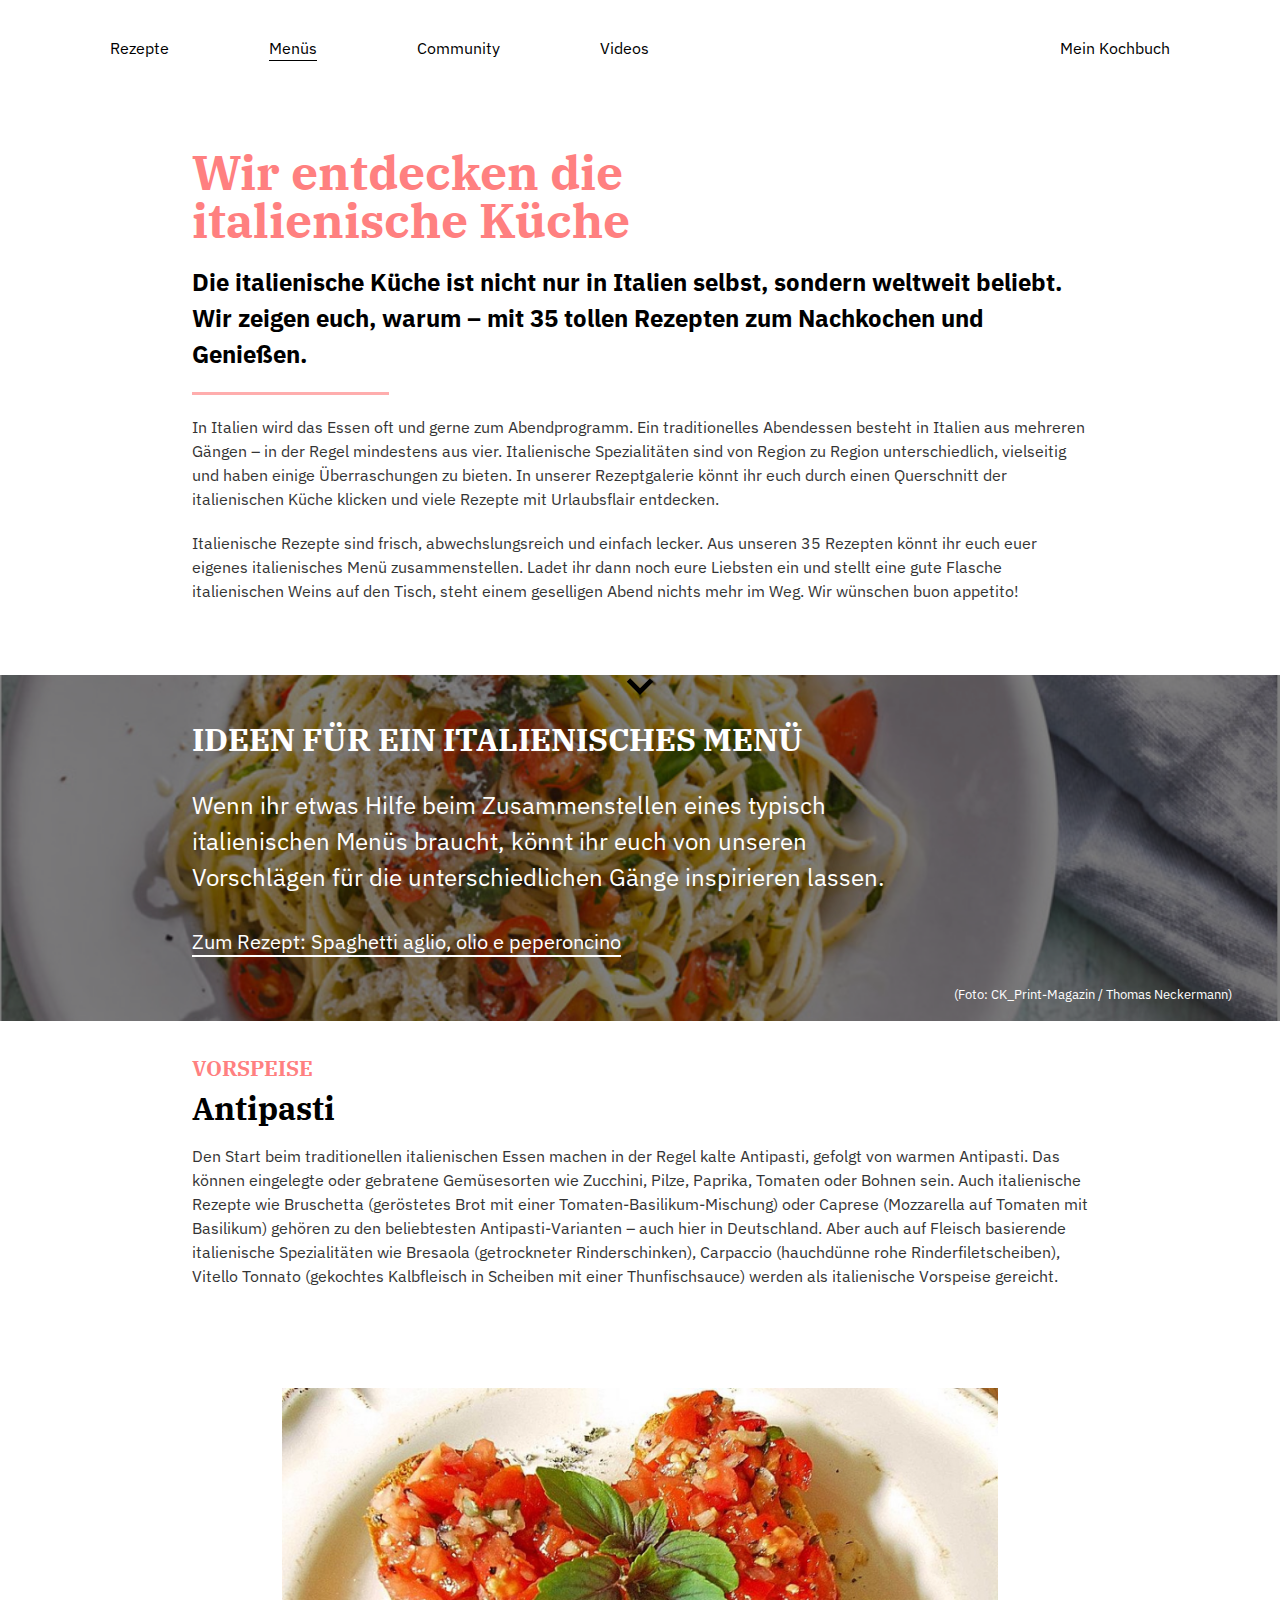
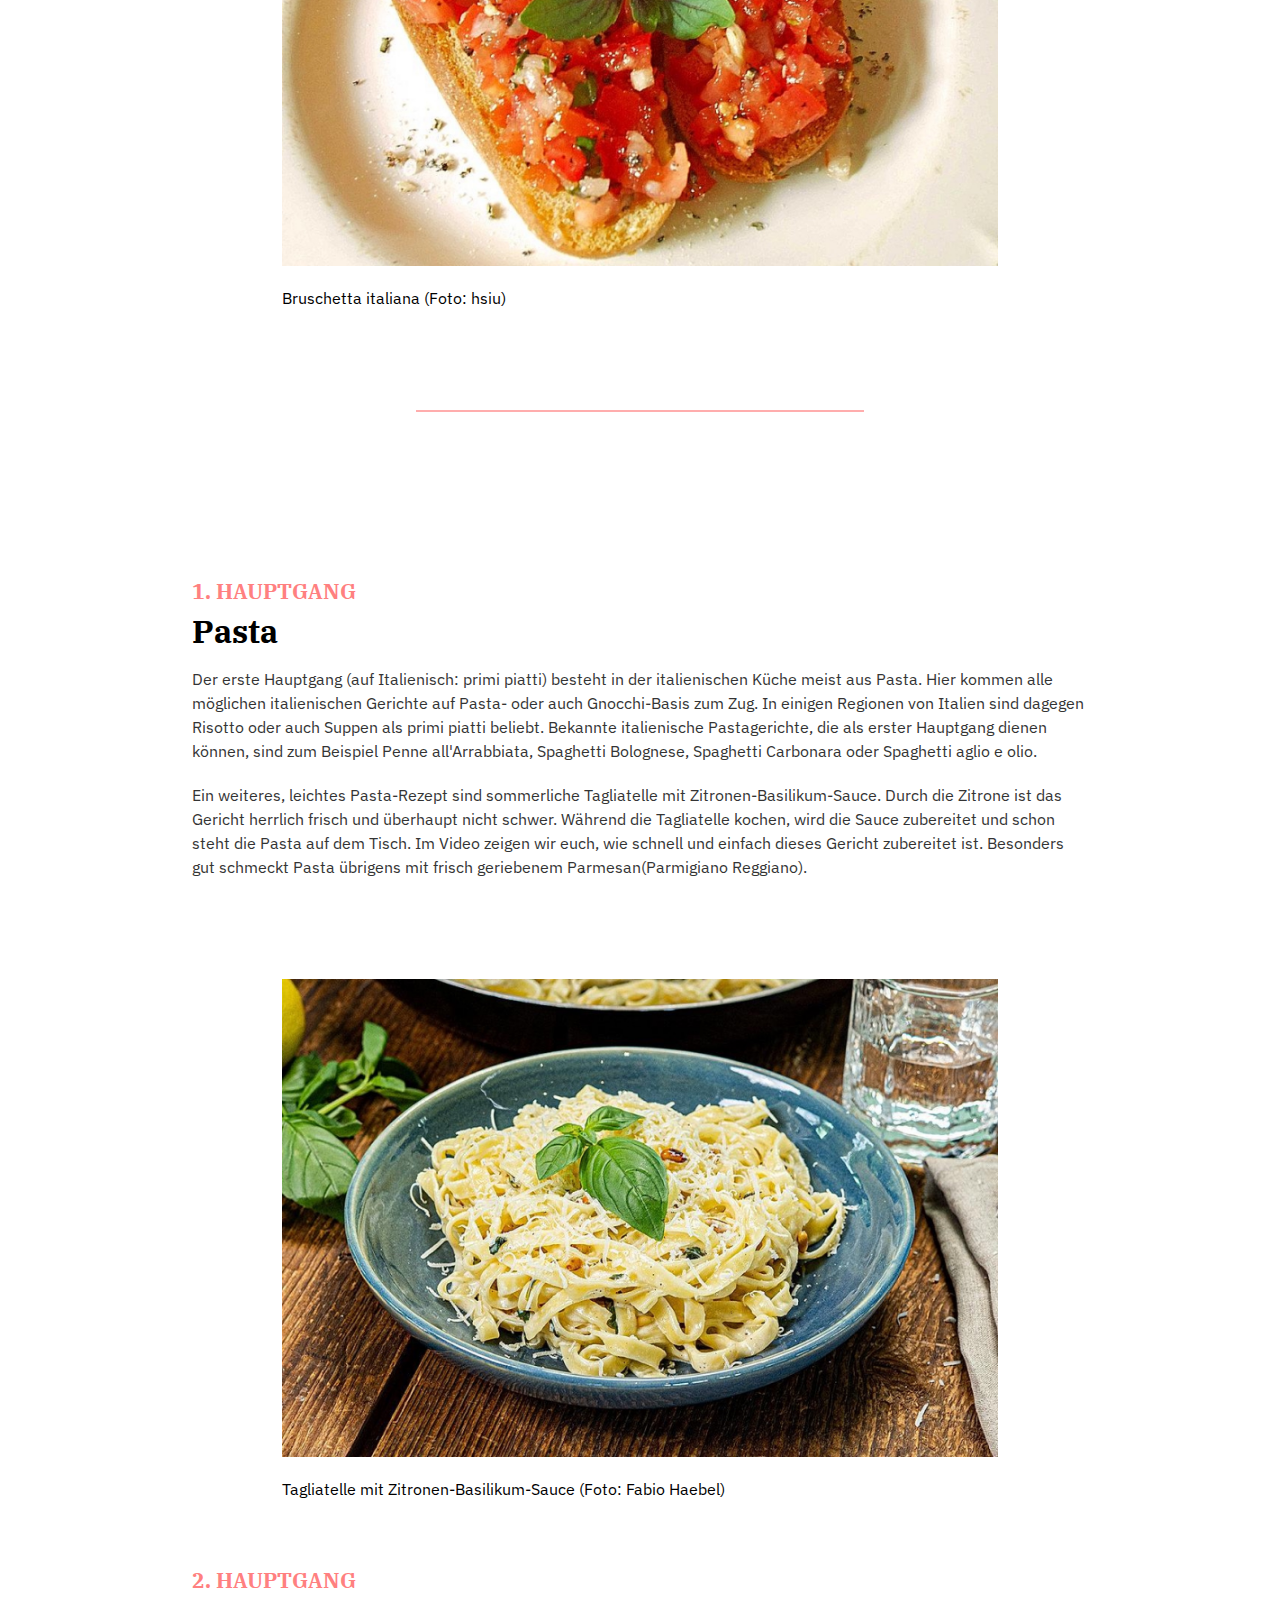
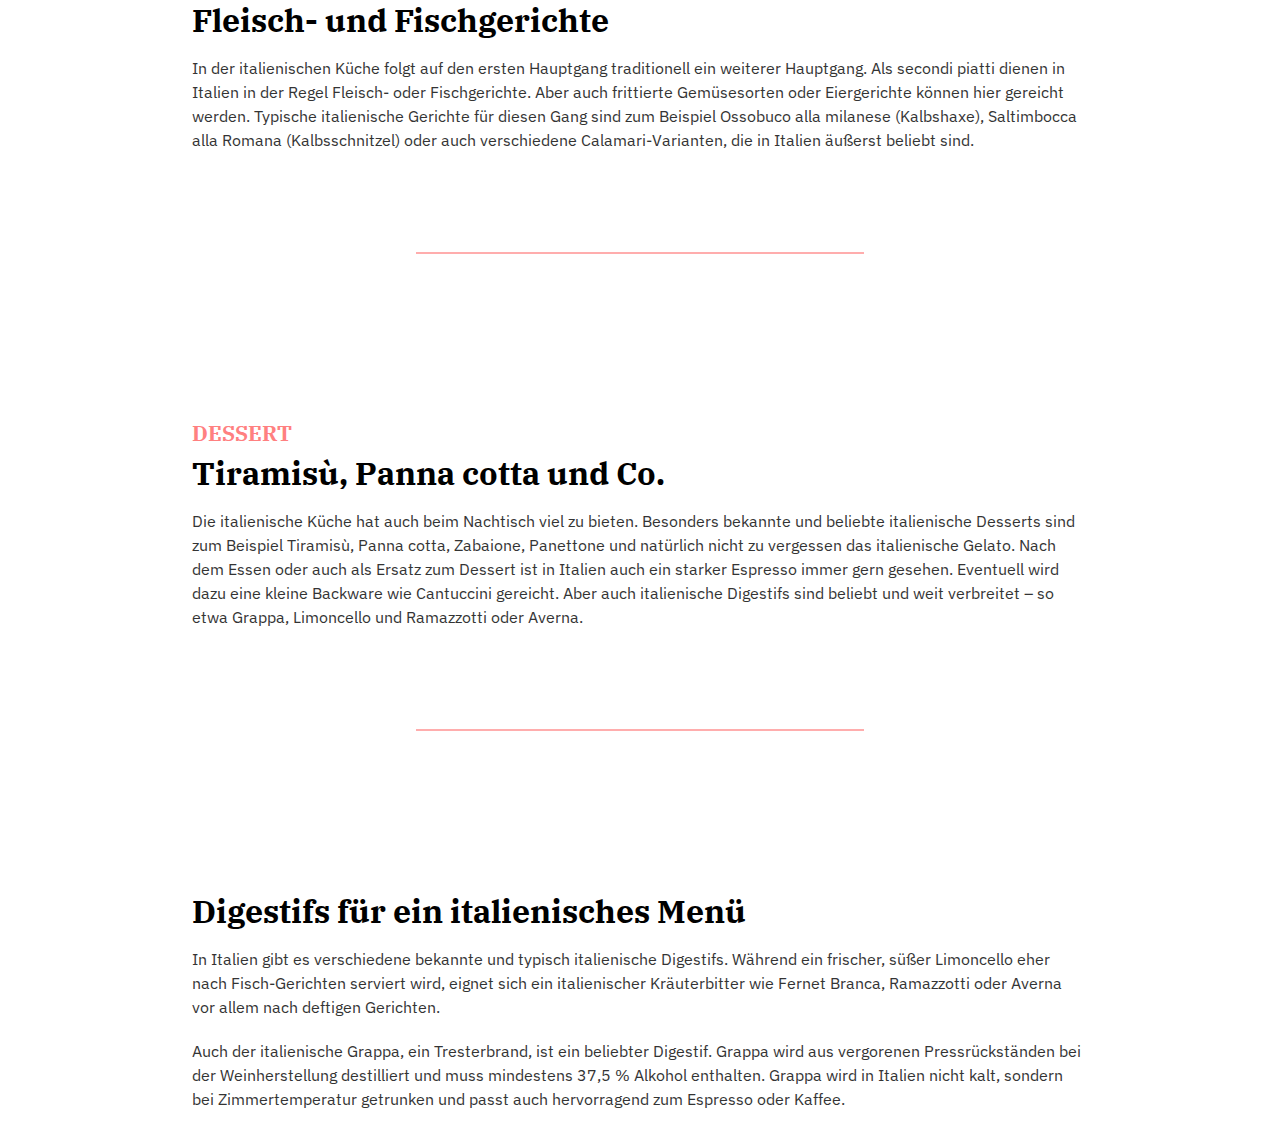
==== index.html @ dc5df8f4 "Initial commit" ====
<!DOCTYPE html>
<html lang="de">

<head>
  <meta charset="UTF-8">
  <meta http-equiv="X-UA-Compatible" content="IE=edge">
  <meta name="viewport" content="width=device-width, initial-scale=1.0">
  <title>Übersicht</title>

  <link rel="stylesheet" href="/styles/reset.css">
  <link rel="stylesheet" href="/styles/variables.css">
  <link rel="stylesheet" href="/styles/base.css">
  <link rel="stylesheet" href="/styles/components.css">
  <link rel="stylesheet" href="/styles/index.css">
</head>

<body>

  <header class="navbar">
    <nav>
      <ul>
        <li><a href="/recipes/spaghetti-aglio-olio-e-peperoncino.html">Rezepte</a></li>
        <li><a class="is-active" href="/index.html">Menüs</a></li>
        <li><a href="#">Community</a></li>
        <li><a href="#">Videos</a></li>
        <li><a href="#">Mein Kochbuch</a></li>
      </ul>
    </nav>
  </header>

  <main>
    <article class="catcher">
      <h1>Wir entdecken die italienische Küche</h1>

      <h2 class="subheader">
        Die italienische Küche ist nicht nur in Italien selbst, sondern
        weltweit beliebt. Wir zeigen euch, warum – mit 35 tollen Rezepten zum
        Nachkochen und Genießen.
      </h2>

      <hr>

      <p>
        In Italien wird das Essen oft und gerne zum Abendprogramm. Ein
        traditionelles Abendessen besteht in Italien aus mehreren Gängen – in
        der Regel mindestens aus vier. Italienische Spezialitäten sind von
        Region zu Region unterschiedlich, vielseitig und haben einige
        Überraschungen zu bieten. In unserer Rezeptgalerie könnt ihr euch
        durch einen Querschnitt der italienischen Küche klicken und viele
        Rezepte mit Urlaubsflair entdecken.
      </p>

      <p>
        Italienische Rezepte sind frisch, abwechslungsreich und einfach
        lecker. Aus unseren 35 Rezepten könnt ihr euch euer eigenes
        italienisches Menü zusammenstellen. Ladet ihr dann noch eure Liebsten
        ein und stellt eine gute Flasche italienischen Weins auf den Tisch,
        steht einem geselligen Abend nichts mehr im Weg. Wir wünschen buon
        appetito!
      </p>

      <p>
        <a href="#antipasti">
        <svg xmlns="http://www.w3.org/2000/svg" viewBox="0 -960 960 960" width="48">
          <path d="M480-322 216-586l67-67 197 198 197-197 67 67-264 263Z" />
        </svg>
        </a>
      </p>
    </article>

    <section class="hero">
      <figure>
        <img src="images/header.jpg" alt="Bild von Spaghetti">
        <figcaption>(Foto: CK_Print-Magazin / Thomas Neckermann)</figcaption>
      </figure>

      <div class="hero-content">
        <h2>Ideen für ein italienisches Menü</h2>
        <p>
          Wenn ihr etwas Hilfe beim Zusammenstellen eines typisch italienischen
          Menüs braucht, könnt ihr euch von unseren Vorschlägen für die
          unterschiedlichen Gänge inspirieren lassen.
          <a href="#">Zum Rezept: Spaghetti aglio, olio e peperoncino</a>
        </p>
      </div>

    </section>

    <section id="antipasti">
      <h2>Vorspeise</h2>
      <h3>Antipasti</h3>

      <p>
        Den Start beim traditionellen italienischen Essen machen in der Regel
        kalte Antipasti, gefolgt von warmen Antipasti. Das können eingelegte
        oder gebratene Gemüsesorten wie Zucchini, Pilze, Paprika, Tomaten oder
        Bohnen sein. Auch italienische Rezepte wie Bruschetta (geröstetes Brot
        mit einer Tomaten-Basilikum-Mischung) oder Caprese (Mozzarella auf
        Tomaten mit Basilikum) gehören zu den beliebtesten Antipasti-Varianten
        – auch hier in Deutschland. Aber auch auf Fleisch basierende
        italienische Spezialitäten wie Bresaola (getrockneter Rinderschinken),
        Carpaccio (hauchdünne rohe Rinderfiletscheiben), Vitello Tonnato
        (gekochtes Kalbfleisch in Scheiben mit einer Thunfischsauce) werden
        als italienische Vorspeise gereicht.
      </p>

      <figure>
        <img src="/images/bruschetta-italiana.jpg" alt="Bild von Bruschetta Italiana">
        <figcaption>Bruschetta italiana (Foto: hsiu)</figcaption>
      </figure>

      <hr>
    </section>

    <section>
      <h2>1. Hauptgang</h2>
      <h3>Pasta</h3>

      <p>
        Der erste Hauptgang (auf Italienisch: primi piatti) besteht in der
        italienischen Küche meist aus Pasta. Hier kommen alle möglichen
        italienischen Gerichte auf Pasta- oder auch Gnocchi-Basis zum Zug. In
        einigen Regionen von Italien sind dagegen Risotto oder auch Suppen als
        primi piatti beliebt. Bekannte italienische Pastagerichte, die als
        erster Hauptgang dienen können, sind zum Beispiel Penne
        all'Arrabbiata, Spaghetti Bolognese, Spaghetti Carbonara oder
        Spaghetti aglio e olio.
      </p>

      <p>
        Ein weiteres, leichtes Pasta-Rezept sind sommerliche Tagliatelle mit
        Zitronen-Basilikum-Sauce. Durch die Zitrone ist das Gericht herrlich
        frisch und überhaupt nicht schwer. Während die Tagliatelle kochen,
        wird die Sauce zubereitet und schon steht die Pasta auf dem Tisch. Im
        Video zeigen wir euch, wie schnell und einfach dieses Gericht
        zubereitet ist. Besonders gut schmeckt Pasta übrigens mit frisch
        geriebenem Parmesan(Parmigiano Reggiano).
      </p>

      <figure>
        <img src="images/tagliatelle-mit-zitronen-basilikum-sauce.jpg" alt="Bild von Tagliatelle">
        <figcaption>Tagliatelle mit Zitronen-Basilikum-Sauce (Foto: Fabio Haebel)</figcaption>
      </figure>
    </section>

    <section>
      <h2>2. Hauptgang</h2>
      <h3>Fleisch- und Fischgerichte</h3>

      <p>
        In der italienischen Küche folgt auf den ersten Hauptgang traditionell
        ein weiterer Hauptgang. Als secondi piatti dienen in Italien in der
        Regel Fleisch- oder Fischgerichte. Aber auch frittierte Gemüsesorten
        oder Eiergerichte können hier gereicht werden. Typische italienische
        Gerichte für diesen Gang sind zum Beispiel Ossobuco alla milanese
        (Kalbshaxe), Saltimbocca alla Romana (Kalbsschnitzel) oder auch
        verschiedene Calamari-Varianten, die in Italien äußerst beliebt sind.
      </p>

      <hr>
    </section>

    <section>
      <h2>Dessert</h2>
      <h3>Tiramisù, Panna cotta und Co.</h3>

      <p>
        Die italienische Küche hat auch beim Nachtisch viel zu bieten.
        Besonders bekannte und beliebte italienische Desserts sind zum
        Beispiel Tiramisù, Panna cotta, Zabaione, Panettone und natürlich
        nicht zu vergessen das italienische Gelato. Nach dem Essen oder auch
        als Ersatz zum Dessert ist in Italien auch ein starker Espresso immer
        gern gesehen. Eventuell wird dazu eine kleine Backware wie Cantuccini
        gereicht. Aber auch italienische Digestifs sind beliebt und weit
        verbreitet – so etwa Grappa, Limoncello und Ramazzotti oder Averna.
      </p>

      <hr>
    </section>

    <section>
      <h3>Digestifs für ein italienisches Menü</h3>

      <p>
        In Italien gibt es verschiedene bekannte und typisch italienische
        Digestifs. Während ein frischer, süßer Limoncello eher nach
        Fisch-Gerichten serviert wird, eignet sich ein italienischer
        Kräuterbitter wie Fernet Branca, Ramazzotti oder Averna vor allem nach
        deftigen Gerichten.
      </p>

      <p>
        Auch der italienische Grappa, ein Tresterbrand, ist ein beliebter
        Digestif. Grappa wird aus vergorenen Pressrückständen bei der
        Weinherstellung destilliert und muss mindestens 37,5 % Alkohol
        enthalten. Grappa wird in Italien nicht kalt, sondern bei
        Zimmertemperatur getrunken und passt auch hervorragend zum Espresso
        oder Kaffee.
      </p>
    </section>
  </main>
</body>

</html>
---- styles/variables.css ----
@import url("https://fonts.googleapis.com/css2?family=IBM+Plex+Sans:wght@400;700&display=swap");
@import url("https://fonts.googleapis.com/css2?family=IBM+Plex+Serif:wght@400;500;700&display=swap");

:root {
    --base-size: 1rem;

    /* Sizes */
    --xs: calc(0.5 * var(--base-size));
    --s: calc(1 * var(--base-size));
    --m: calc(1.5 * var(--base-size));
    --l: calc(2 * var(--base-size));
    --xl: calc(3 * var(--base-size));
    --xxl: calc(4 * var(--base-size));
    --xxxl: calc(5 * var(--base-size));
    --max-width-content: calc(60 * var(--s));

    /* Colors */
    --primary: #000;
    --primary-lighter: #343434;
    --secondary: #fff;
    --accent: #ff8080;
    --accent-lighter: #ffadad;
    --accent-lightest: #fdd0d0;
    --light: hsl(0deg 0% 80% / 100%);
    --lighter: hsl(0deg 0% 90% / 100%);
    --lightest: hsl(0deg 0% 100% / 100%);    

    /* Font Family */
    --font-family-sans: "IBM Plex Sans", sans-serif;
    --font-family-serif: "IBM Plex Serif", serif;

    /* Spacing */
    --spacing-padding: 110px;
    --spacing-margin-large: 100px;
    --spacing-margin-medium: 20px;

    /* Font Sizes */
    --font-size-base: var(--s);
    --font-size-heading1: var(--xl);
    --font-size-heading2: var(--m);
    --font-size-paragraph: var(--s);

    /* Font Weights */
    --font-weight-normal: 400;
    --font-weight-bold: 700;

    /* Figure */
    --figure-margin-top: var(--spacing-margin-large);

    /* Article */
    --article-margin-bottom: var(--spacing-margin-large);

    /* Misc */
    --lh-heading: 100%;
}
---- styles/base.css ----
html,
body {
    font-family: var(--font-family-sans);
    font-size: var(--font-size-base);
}

nav a {
    color: var(--primary);
}


h1 {
    max-width: var(--max-width-content);
    color: var(--accent);
    font-family: var(--font-family-serif);
    font-size: var(--font-size-heading1);
    font-weight: var(--font-weight-bold);
    line-height: var(--lh-heading);
    text-wrap: balance;
}

h2 {
    margin-bottom: var(--l);
    font-size: var(--font-size-heading2);
    font-weight: var(--font-weight-bold);
    line-height: var(--lh-normal);
}

h3{
    line-height: var(--lh-heading);
}

h2 + h3{
    margin-top: calc(var(--m) * -1);
}

hr {
    border: none;
    border-top: 2px solid #d9d9d9;
    margin: var(--spacing-margin-large) 0;
}

p {
    margin: var(--spacing-margin-medium) 0 0;
    color: var(--primary-lighter);
    font-size: var(--font-size-paragraph);
    font-weight: var(--font-weight-normal);
    line-height: 1.5;
}

figure {
    margin: var(--figure-margin-top) 0 0;
}

img {
    width: 100%;
}

figcaption {
    margin: var(--spacing-margin-medium) 0 0;
}

ol {
    padding: 0 0 0 var(--spacing-margin-medium);
}

main > article:not(.hero),
main > div,
main > section:not(.hero){
    max-width: var(--max-width-content);
    padding: var(--l);
    margin: auto;
}

/* stylelint-disable-next-line no-descending-specificity */
article {
    margin: 0 0 var(--article-margin-bottom);
}

article a {
    display: inline-block;
    margin: var(--spacing-margin-medium) 0 0;
    color: var(--primary);
    text-decoration: none;
}

section h2,
article:not([class]) h2
 {
    color: var(--accent);
    font-family: var(--font-family-serif);
    font-size: 1.3rem;
    text-transform: uppercase;
}

article:not([class]) h3,
section:not([class]) h3 {
    font-family: var(--font-family-serif);
    font-size: 2rem;
    font-weight: var(--font-weight-bold);
}

article:not([class]) figure,
section:not([class]) figure {
    width: 80%;
    margin-left: 10%;
}

article:not([class]) hr,
section:not([class]) hr {
    width: 50%;
    border-top: 2px solid var(--accent-lighter);
    margin-left: 25%;
}
---- styles/components.css ----
/* Hero
############################################################################ */

.hero {
    position: relative;
    display: flex;
    overflow: hidden;
    width: 100vw;
    flex-direction: column;
    align-items: center;
    justify-content: center;
    color: var(--secondary);
}

.hero figure {
    position: absolute;
    margin: 0;
    inset: 0;
    pointer-events: none;
}

.hero figure img {
    position: absolute;
    z-index: -1;
    top: 0;
    right: 0;
    bottom: 0;
    width: 100%;
    height: 100%;
    filter: brightness(0.5);
    object-fit: cover;
    object-position: center center;

}

.hero figure figcaption {
    position: absolute;
    right: var(--xl);
    bottom: var(--s);
    font-size: smaller;
}

.hero h1 {
    color: var(--lightest);
}

.hero h2 {
    color: var(--lightest);
    font-family: var(--font-family-serif);
    font-size: var(--l);
    font-weight: var(--font-weight-bold);
    line-height: var(--lh-heading);
}

.hero p {
    color: var(--secondary);
    font-size: var(--m);
}

.hero a {
    display: block;
    margin-top: var(--l);
    color: var(--secondary);
    font-size: smaller;
    text-decoration: underline;
    text-underline-offset: 0.4rem;
}

.hero-content{
    max-width: var(--max-width-content);
    padding: var(--xl) var(--l) var(--xxl);
    padding-right: calc(10vw * 1.5);
}

/* Subheader
############################################################################ */

.subheader {
    font-size: 1.5rem;
    font-weight: var(--font-weight-bold);
}


/* Catcher
############################################################################ */

.catcher {
    max-width: var(--max-width-content);
    padding: var(--l);
}

.catcher * {
    margin: var(--spacing-margin-medium) 0 0;
}

.catcher h1{
    max-width: 90%;
}

.catcher p:last-child {
    display: flex;
    width: 100%;
    align-items: center;
}

.catcher p:last-child svg {
    position: absolute;
    left: 50%;
    transform: translateX(-50%);
}

.catcher hr {
    width: 22%;
    border-top: 3px solid var(--accent-lighter);
}


/* Ingredients
############################################################################ */

.ingredients table {
    width: 100%;
    border: 1px solid var(--accent);
    border-collapse: collapse;
}

.ingredients th,
.ingredients td {
    padding: 8px;
    border-right: 1px solid var(--accent);
    border-bottom: 1px solid var(--accent);
    text-align: left;
}

.ingredients td {
    padding-right: 6rem;
}

.ingredients td:last-child {
    border-right: none;
}

/* Nutritional Values
############################################################################ */

.nutritional-values{
    width: 100%;
    text-align: center;
}

.nutritional-values dl {
    margin: 20px 0 0;
}

.nutritional-values dt {
    margin: 20px 0 0;
    font-size: 1.2rem;
}

.nutritional-values dd {
    color: var(--accent);
    font-family: "IBM Plex Serif", serif;
    font-size: 1.5rem;
    font-weight: var(--font-weight-bold);
}


/* Navbar (Main Navigation)
############################################################################ */

.navbar {
    position: sticky;
    z-index: 1;
    top: 0;
    width: 100%;
    padding: var(--spacing-margin-medium) var(--spacing-padding);
    background: var(--secondary);
}

.navbar ul {
    display: flex;
    width: 100%;
    justify-content: space-between;
    padding: 0;
    list-style: none;
}

.navbar ul li a {
    text-decoration: none;
}

.navbar ul li:not(:last-child) {
    margin-right: var(--spacing-margin-large);
}

.navbar ul li:last-child {
    margin-right: 0;
    margin-left: auto;
}

/* navbar link highlight */
.navbar a.is-active {
    text-decoration: underline;
    text-underline-offset: 0.4rem;
}

/* Intern Nav (Page Navigation)
############################################################################ */

.intern-nav {
    position: fixed;
    z-index: 1;
    right: 0;
    margin-top: 0;
    background-color: var(--accent-lightest);
}

.intern-nav ul {
    padding: 1rem;
    list-style: none;
}

/* stylelint-disable-next-line no-descending-specificity */
.intern-nav ul li {
    margin-right: 0;
}

.intern-nav ul li a {
    text-decoration: none;
}

.intern-nav ul li a[data-state="active"] {
    text-decoration: underline;
    text-underline-offset: 0.2rem;}



/* Quantiy Selector
############################################################################ */

.quantity-selector-head{
    max-width: var(--max-width-content);
    color: var(--darkest);
    font-family: var(--font-family-sans-serif);
}

.quantity-selector-head .highlighted {
    padding: 0.2rem 0.7rem;
    border-radius: 1rem;
    margin: 0 0.5rem;
    background-color: var(--accent-lighter);
    font-weight: var(--font-weight-bold);
}


/* Form
############################################################################ */

form {
    display: flex;
    width: fit-content;
    flex-direction: column;
}

form input {
    padding: var(--s) var(--m);
    margin-bottom: var(--l);
    
}

.form-container {
    display: flex;
    flex-direction: row;
    gap: var(--m);
}

form button {
    padding: var(--s) var(--xl);
    border: none;
    border-radius: 0;
    background: #d9d9d9;
    outline: none;
}

.form-container button:last-child{
    background-color: var(--accent-lighter);
}

.form-container .input-container {
    display: flex;
    flex-direction: column;
}

textarea {
    width: 100%;
    height: 10rem;
    padding: var(--s) var(--m);
}

label[for="data"] {
    display: flex;
    align-items: center;
}

form input[type="checkbox"] {
    width: 2rem;
    height: 2rem;
    margin-top: 2rem;
    margin-right: 2rem;
}

.invalid {
    border: 2px solid red;
}

.invalid-label {
    color: red;
}


/* Comments
############################################################################ */

.comments {
    max-width: var(--max-width-content);
    padding: var(--l);
}

.comments h3{
    margin-top: var(--xl);
    margin-bottom: var(--l);
}

/* stylelint-disable-next-line no-descending-specificity */
.comment-user-info p {
    margin: 0 0 0 1.5rem;
}

.comment p:last-child {
    width: 100%;
}

/* stylelint-disable-next-line no-descending-specificity */
.comment img {
    width: 3rem;
    height: 3rem;
}

.comment-user-info {
    display: flex;
    flex-direction: row;
    align-items: center;
    justify-content: space-between;
}

/* Steps
############################################################################ */

.steps{
    padding: 0;
    counter-reset: step-count;
}

/* stylelint-disable-next-line no-descending-specificity */
.steps > li{
    display: block;
    padding-bottom: var(--xl);
    counter-increment: step-count;
}

.steps > li.is-text-only{
    display: flex;
    justify-content: center;
}

.steps > li.is-text-only p{
    max-width: calc(var(--max-content-width) * 0.5);
}

.steps > li figure{
    display: flex;
    width: auto;
    align-items: center;
    margin: 0;
    gap: var(--m);
}

.steps > li figure > *{
    flex-basis: 50%;
    flex-grow: 1;
}

.steps .is-reversed{
    flex-direction: row-reverse;
}

.steps .has-counter{
    position: relative;
    padding-top: 0;
    margin-left: var(--xl);
}

.steps .has-counter::before {
    position: absolute;
    left: calc(var(--xl) * -1);
    color: var(--accent);
    content: counter(step-count);
    font-size: var(--xl);
    font-weight: bold;
    line-height: var(--xl);
}
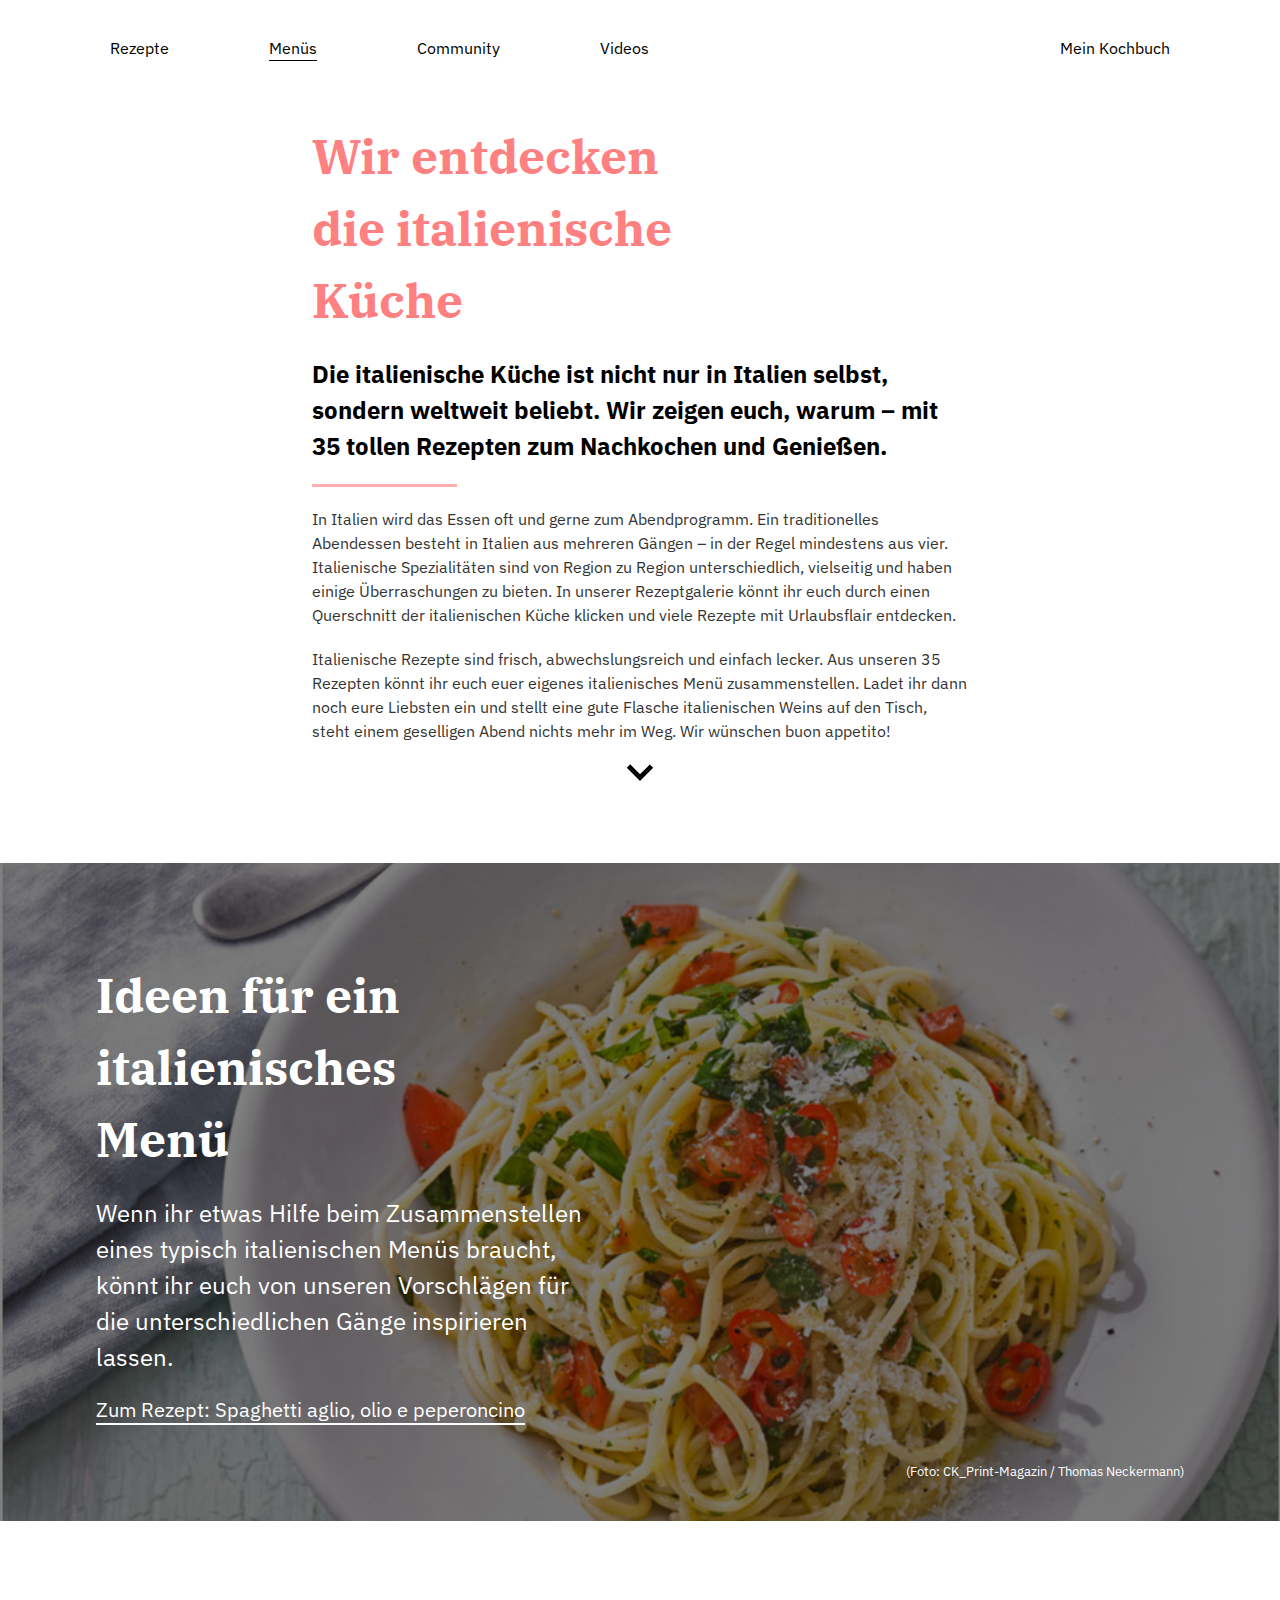
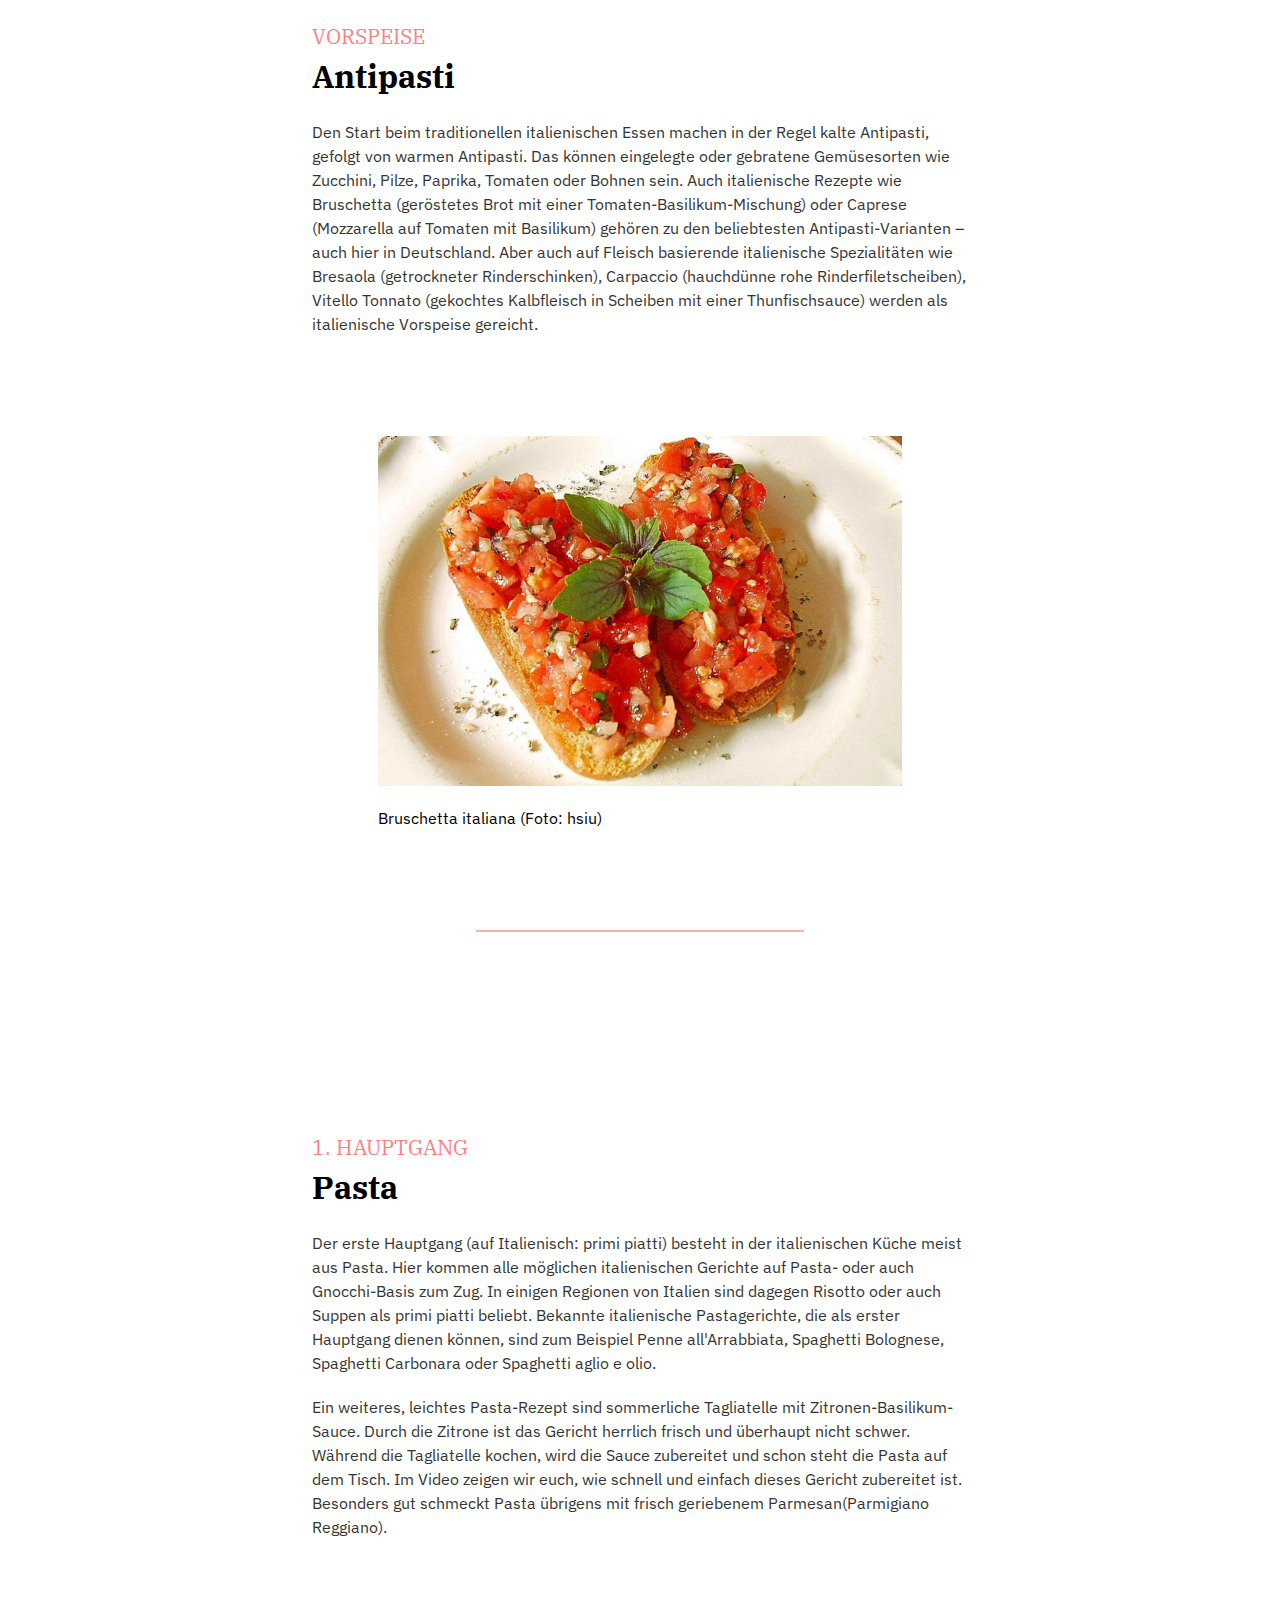
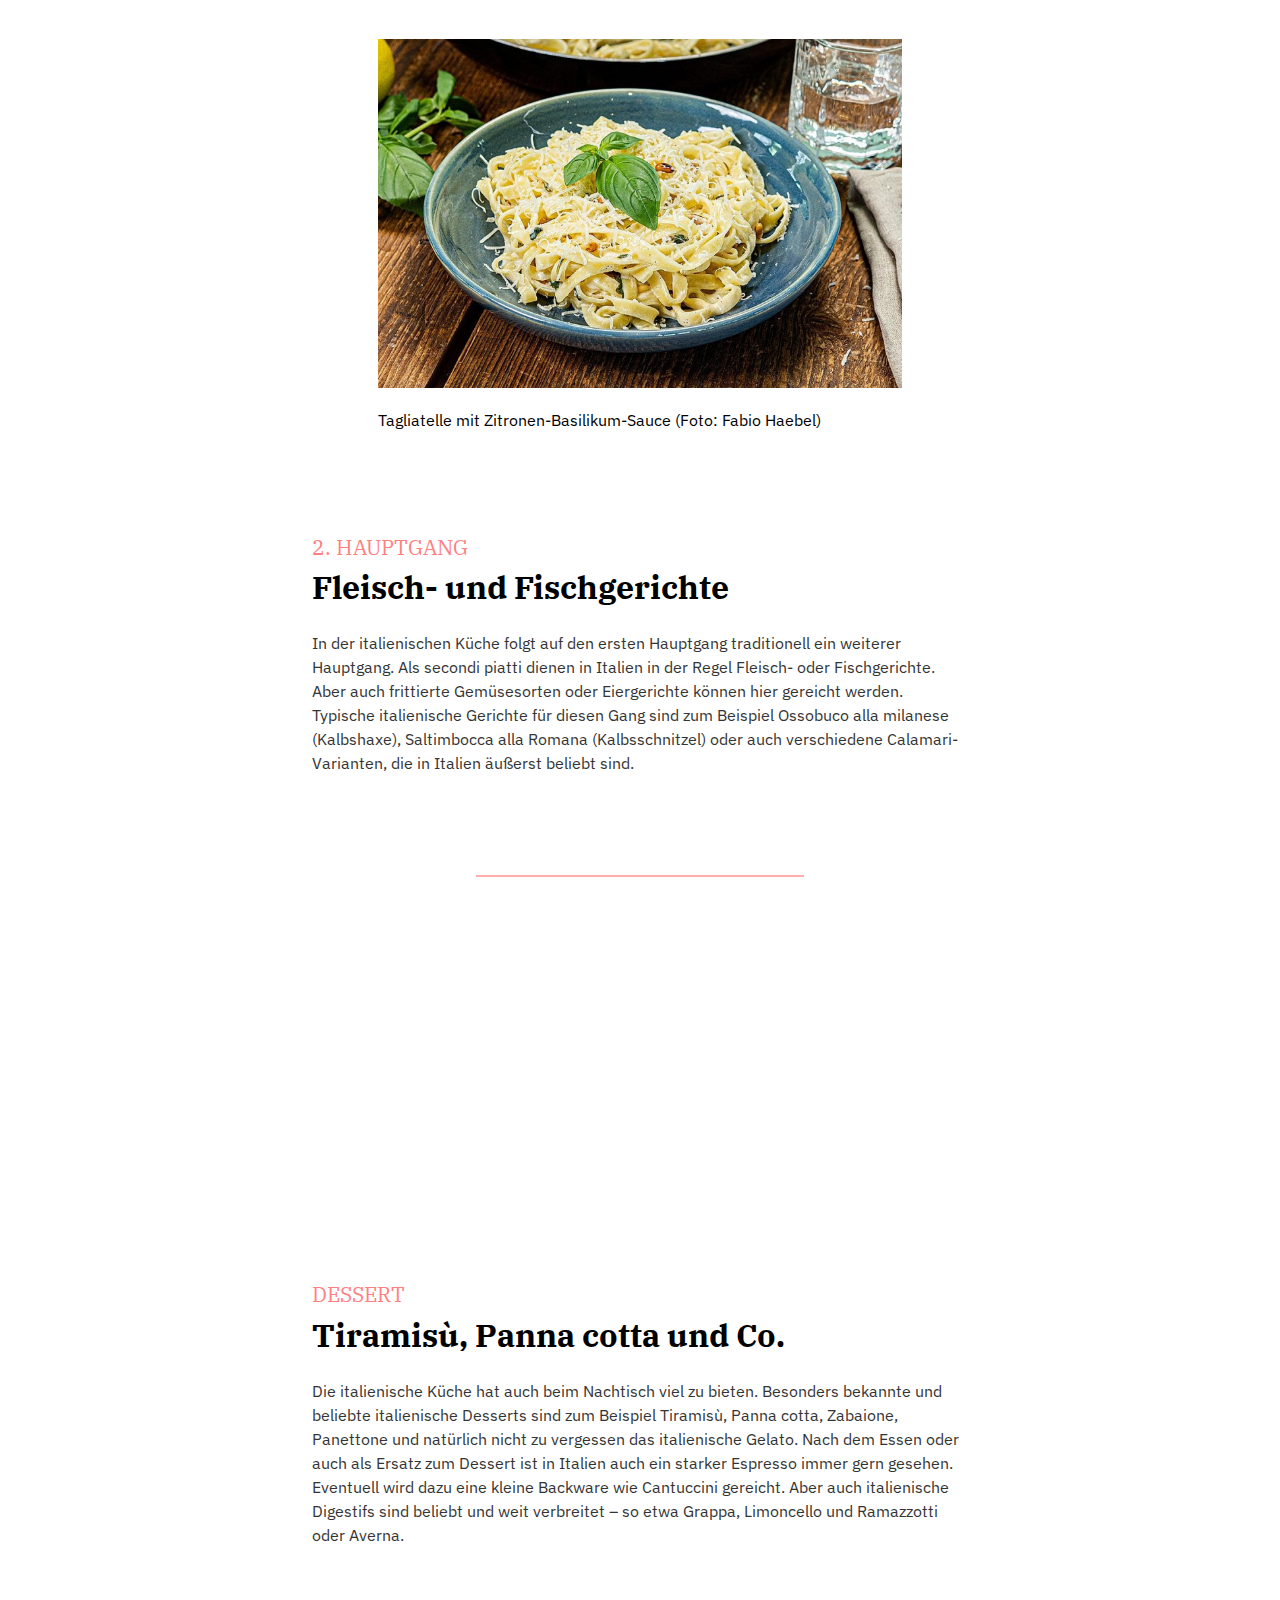
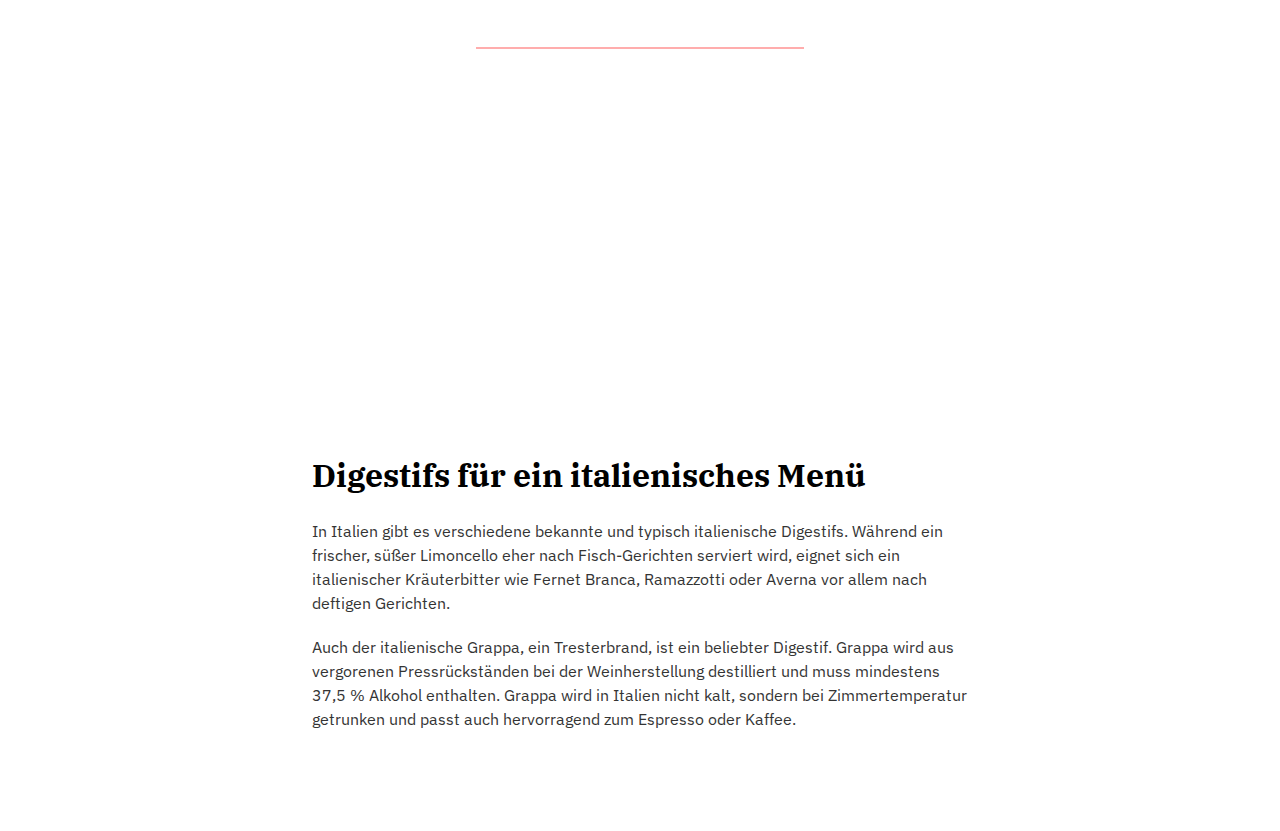
==== commit 611e5f86: "Initialize quantity-selector" ====
--- a/index.html
+++ b/index.html
@@ -8,19 +8,17 @@
   <title>Übersicht</title>
 
   <link rel="stylesheet" href="/styles/reset.css">
-  <link rel="stylesheet" href="/styles/variables.css">
-  <link rel="stylesheet" href="/styles/base.css">
-  <link rel="stylesheet" href="/styles/components.css">
+  <link rel="stylesheet" href="/styles/style.css">
   <link rel="stylesheet" href="/styles/index.css">
 </head>
 
 <body>
 
-  <header class="navbar">
-    <nav>
+  <header>
+    <nav class="navbar">
       <ul>
         <li><a href="/recipes/spaghetti-aglio-olio-e-peperoncino.html">Rezepte</a></li>
-        <li><a class="is-active" href="/index.html">Menüs</a></li>
+        <li><a href="/index.html">Menüs</a></li>
         <li><a href="#">Community</a></li>
         <li><a href="#">Videos</a></li>
         <li><a href="#">Mein Kochbuch</a></li>
@@ -60,33 +58,29 @@
       </p>
 
       <p>
-        <a href="#antipasti">
-        <svg xmlns="http://www.w3.org/2000/svg" viewBox="0 -960 960 960" width="48">
-          <path d="M480-322 216-586l67-67 197 198 197-197 67 67-264 263Z" />
-        </svg>
-        </a>
-      </p>
-    </article>
-
-    <section class="hero">
+        <svg xmlns="http://www.w3.org/2000/svg" viewBox="0 -960 960 960" width="48"><path d="M480-322 216-586l67-67 197 198 197-197 67 67-264 263Z"/></svg>
+      </p>
+    </article>
+
+    <article class="hero">
       <figure>
         <img src="images/header.jpg" alt="Bild von Spaghetti">
         <figcaption>(Foto: CK_Print-Magazin / Thomas Neckermann)</figcaption>
       </figure>
 
-      <div class="hero-content">
-        <h2>Ideen für ein italienisches Menü</h2>
-        <p>
-          Wenn ihr etwas Hilfe beim Zusammenstellen eines typisch italienischen
-          Menüs braucht, könnt ihr euch von unseren Vorschlägen für die
-          unterschiedlichen Gänge inspirieren lassen.
-          <a href="#">Zum Rezept: Spaghetti aglio, olio e peperoncino</a>
-        </p>
-      </div>
-
-    </section>
-
-    <section id="antipasti">
+      <h2>Ideen für ein italienisches Menü</h2>
+
+      <p>
+        Wenn ihr etwas Hilfe beim Zusammenstellen eines typisch italienischen
+        Menüs braucht, könnt ihr euch von unseren Vorschlägen für die
+        unterschiedlichen Gänge inspirieren lassen.
+      </p>
+
+      <a href="#">Zum Rezept: Spaghetti aglio, olio e peperoncino</a>
+
+    </article>
+
+    <article>
       <h2>Vorspeise</h2>
       <h3>Antipasti</h3>
 
@@ -110,9 +104,9 @@
       </figure>
 
       <hr>
-    </section>
-
-    <section>
+    </article>
+
+    <article>
       <h2>1. Hauptgang</h2>
       <h3>Pasta</h3>
 
@@ -141,9 +135,9 @@
         <img src="images/tagliatelle-mit-zitronen-basilikum-sauce.jpg" alt="Bild von Tagliatelle">
         <figcaption>Tagliatelle mit Zitronen-Basilikum-Sauce (Foto: Fabio Haebel)</figcaption>
       </figure>
-    </section>
-
-    <section>
+    </article>
+
+    <article>
       <h2>2. Hauptgang</h2>
       <h3>Fleisch- und Fischgerichte</h3>
 
@@ -158,9 +152,11 @@
       </p>
 
       <hr>
-    </section>
-
-    <section>
+    </article>
+
+    <hr>
+
+    <article>
       <h2>Dessert</h2>
       <h3>Tiramisù, Panna cotta und Co.</h3>
 
@@ -176,9 +172,11 @@
       </p>
 
       <hr>
-    </section>
-
-    <section>
+    </article>
+
+    <hr>
+
+    <article>
       <h3>Digestifs für ein italienisches Menü</h3>
 
       <p>
@@ -197,7 +195,7 @@
         Zimmertemperatur getrunken und passt auch hervorragend zum Espresso
         oder Kaffee.
       </p>
-    </section>
+    </article>
   </main>
 </body>
 
--- a/styles/style.css
+++ b/styles/style.css
@@ -0,0 +1,141 @@
+@import url("https://fonts.googleapis.com/css2?family=IBM+Plex+Sans:wght@400;700&display=swap");
+@import url("https://fonts.googleapis.com/css2?family=IBM+Plex+Serif:wght@400;500;700&display=swap");
+
+:root {
+    /* Colors */
+    --primary: #000;
+    --primary-lighter: #343434;
+    --secondary: #fff;
+    --accent: #ff8080;
+    --accent-lighter: #ffadad;
+    --accent-lightest: #fdd0d0;
+
+    /* Font Family */
+    --font-family-sans: "IBM Plex Sans", sans-serif;
+    --font-family-serif: "IBM Plex Serif", serif;
+
+    /* Spacing */
+    --spacing-padding: 110px;
+    --spacing-margin-large: 100px;
+    --spacing-margin-medium: 20px;
+
+    /* Font Sizes */
+    --font-size-base: 16px;
+    --font-size-heading1: 3rem;
+    --font-size-heading2: 1.5rem;
+    --font-size-paragraph: 1rem;
+
+    /* Font Weights */
+    --font-weight-normal: 400;
+    --font-weight-bold: 700;
+
+    /* Header */
+    --header-margin-top: var(--spacing-margin-large);
+    --header-margin-bottom: var(--spacing-margin-medium);
+
+    /* Figure */
+    --figure-margin-top: var(--spacing-margin-large);
+
+    /* Article */
+    --article-margin-bottom: var(--spacing-margin-large);
+}
+
+html,
+body {
+    padding: 0 var(--spacing-padding);
+    font-family: var(--font-family-sans);
+    font-size: var(--font-size-base);
+}
+
+nav a {
+    color: var(--primary);
+}
+
+header {
+    margin: var(--header-margin-top) 0 var(--header-margin-bottom);
+}
+
+h1 {
+    max-width: 60%;
+    color: var(--accent);
+    font-family: var(--font-family-serif);
+    font-size: var(--font-size-heading1);
+    font-weight: var(--font-weight-bold);
+}
+
+h2 {
+    font-size: var(--font-size-heading2);
+    font-weight: var(--font-weight-bold);
+}
+
+hr {
+    border: none;
+    border-top: 2px solid #d9d9d9;
+    margin: var(--spacing-margin-large) 0;
+}
+
+p {
+    margin: var(--spacing-margin-medium) 0 0;
+    color: var(--primary-lighter);
+    font-size: var(--font-size-paragraph);
+    font-weight: var(--font-weight-normal);
+    line-height: 1.5;
+}
+
+figure {
+    margin: var(--figure-margin-top) 0 0;
+}
+
+img {
+    width: 795px;
+}
+
+figcaption {
+    margin: var(--spacing-margin-medium) 0 0;
+}
+
+article {
+    margin: 0 0 var(--article-margin-bottom);
+}
+
+article a {
+    display: inline-block;
+    margin: var(--spacing-margin-medium) 0 0;
+    color: var(--primary);
+    text-decoration: none;
+}
+
+ol {
+    padding: 0 0 0 var(--spacing-margin-medium);
+}
+
+.navbar {
+    position: fixed;
+    z-index: 1;
+    top: 0;
+    left: 0;
+    width: 100%;
+    padding: var(--spacing-margin-medium) var(--spacing-padding);
+    background: var(--secondary);
+}
+
+.navbar ul {
+    display: flex;
+    width: 100%;
+    justify-content: space-between;
+    padding: 0;
+    list-style: none;
+}
+
+.navbar li a {
+    text-decoration: none;
+}
+
+li:not(:last-child) {
+    margin-right: var(--spacing-margin-large);
+}
+
+.navbar li:last-child {
+    margin-right: 0;
+    margin-left: auto;
+}
--- a/styles/index.css
+++ b/styles/index.css
@@ -0,0 +1,132 @@
+main {
+    display: flex;
+    flex-direction: column;
+    align-items: center;
+}
+
+/* second part */
+.hero {
+    position: relative;
+    display: flex;
+    overflow: hidden;
+    width: 100vw;
+    height: auto;
+    flex-direction: column;
+    justify-content: center;
+    padding: 6rem;
+    color: var(--secondary);
+}
+
+.hero figure {
+    position: absolute;
+    left: 0;
+    display: inline-block;
+    width: 100%;
+    height: 80%;
+    pointer-events: none;
+}
+
+.hero figure img {
+    position: absolute;
+    z-index: -1;
+    top: 50%;
+    left: 50%;
+    width: 100%;
+    filter: brightness(0.5);
+    transform: translate(-50%, -50%) scaleX(-1);
+}
+
+.hero figure figcaption {
+    position: absolute;
+    right: 6rem;
+    bottom: 1.5rem;
+    font-size: 0.8rem;
+}
+
+.hero h2 {
+    width: 40%;
+    font-family: var(--font-family-serif);
+    font-size: 3rem;
+    font-weight: var(--font-weight-bold);
+}
+
+.hero p {
+    width: 45%;
+    color: var(--secondary);
+    font-size: 1.5rem;
+}
+
+.hero a {
+    color: var(--secondary);
+    font-size: 1.25rem;
+    text-decoration: underline;
+    text-underline-offset: 0.4rem;
+}
+
+/* first part */
+.subheader {
+    font-size: 1.5rem;
+    font-weight: var(--font-weight-bold);
+}
+
+.catcher {
+    width: 78%;
+}
+
+.catcher * {
+    margin: var(--spacing-margin-medium) 0 0;
+}
+
+.catcher p:last-child {
+    display: flex;
+    width: 100%;
+    align-items: center;
+}
+
+.catcher p:last-child svg {
+    position: absolute;
+    left: 50%;
+    transform: translateX(-50%);
+}
+
+.catcher hr {
+    width: 22%;
+    border-top: 3px solid var(--accent-lighter);
+}
+
+/* other parts */
+article:not([class]) {
+    width: 78%;
+    height: fit-content;
+}
+
+article:not([class]) h2 {
+    color: var(--accent);
+    font-family: var(--font-family-serif);
+    font-size: 1.3rem;
+    font-weight: var(--font-weight-normal);
+    text-transform: uppercase;
+}
+
+article:not([class]) h3 {
+    font-family: var(--font-family-serif);
+    font-size: 2rem;
+    font-weight: var(--font-weight-bold);
+}
+
+article:not([class]) figure {
+    width: 80%;
+    margin-left: 10%;
+}
+
+article:not([class]) hr {
+    width: 50%;
+    border-top: 2px solid var(--accent-lighter);
+    margin-left: 25%;
+}
+
+/* navbar link highlight */
+.navbar li:nth-child(2) a {
+    text-decoration: underline;
+    text-underline-offset: 0.4rem;
+}
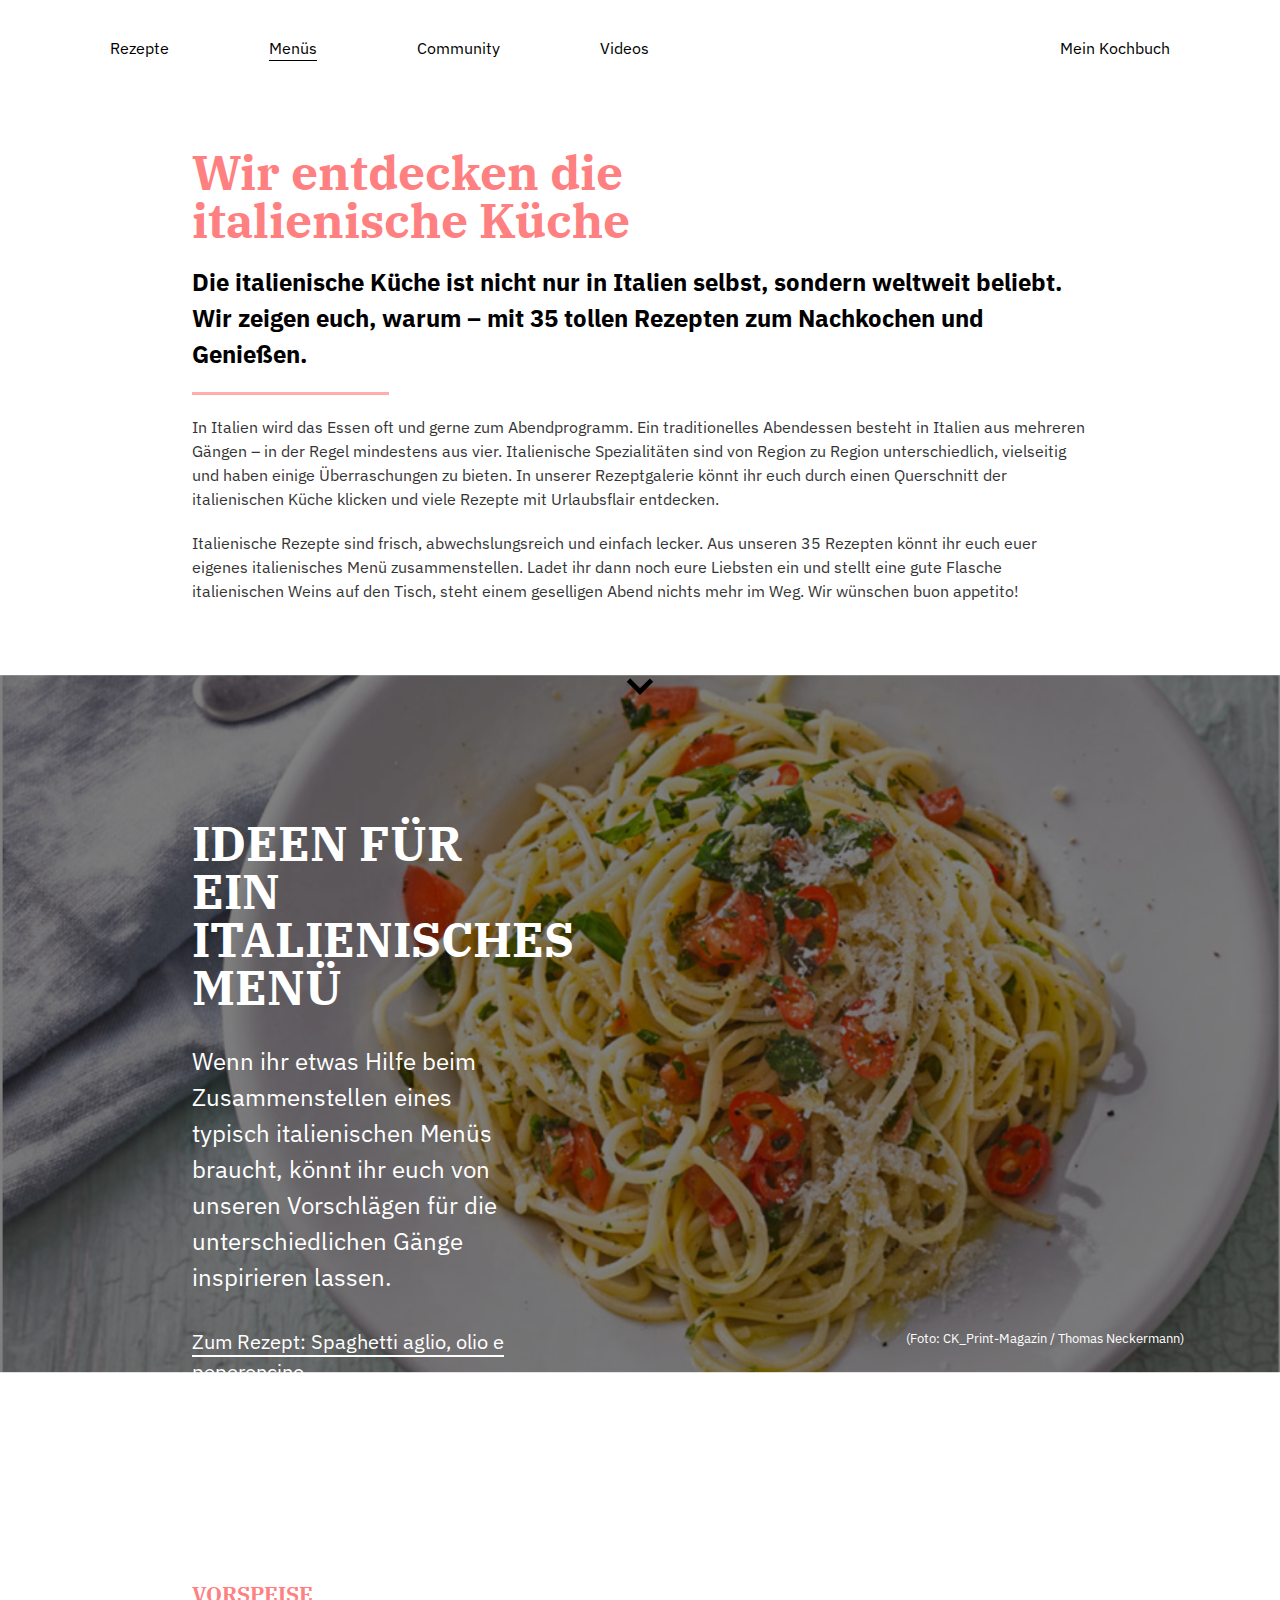
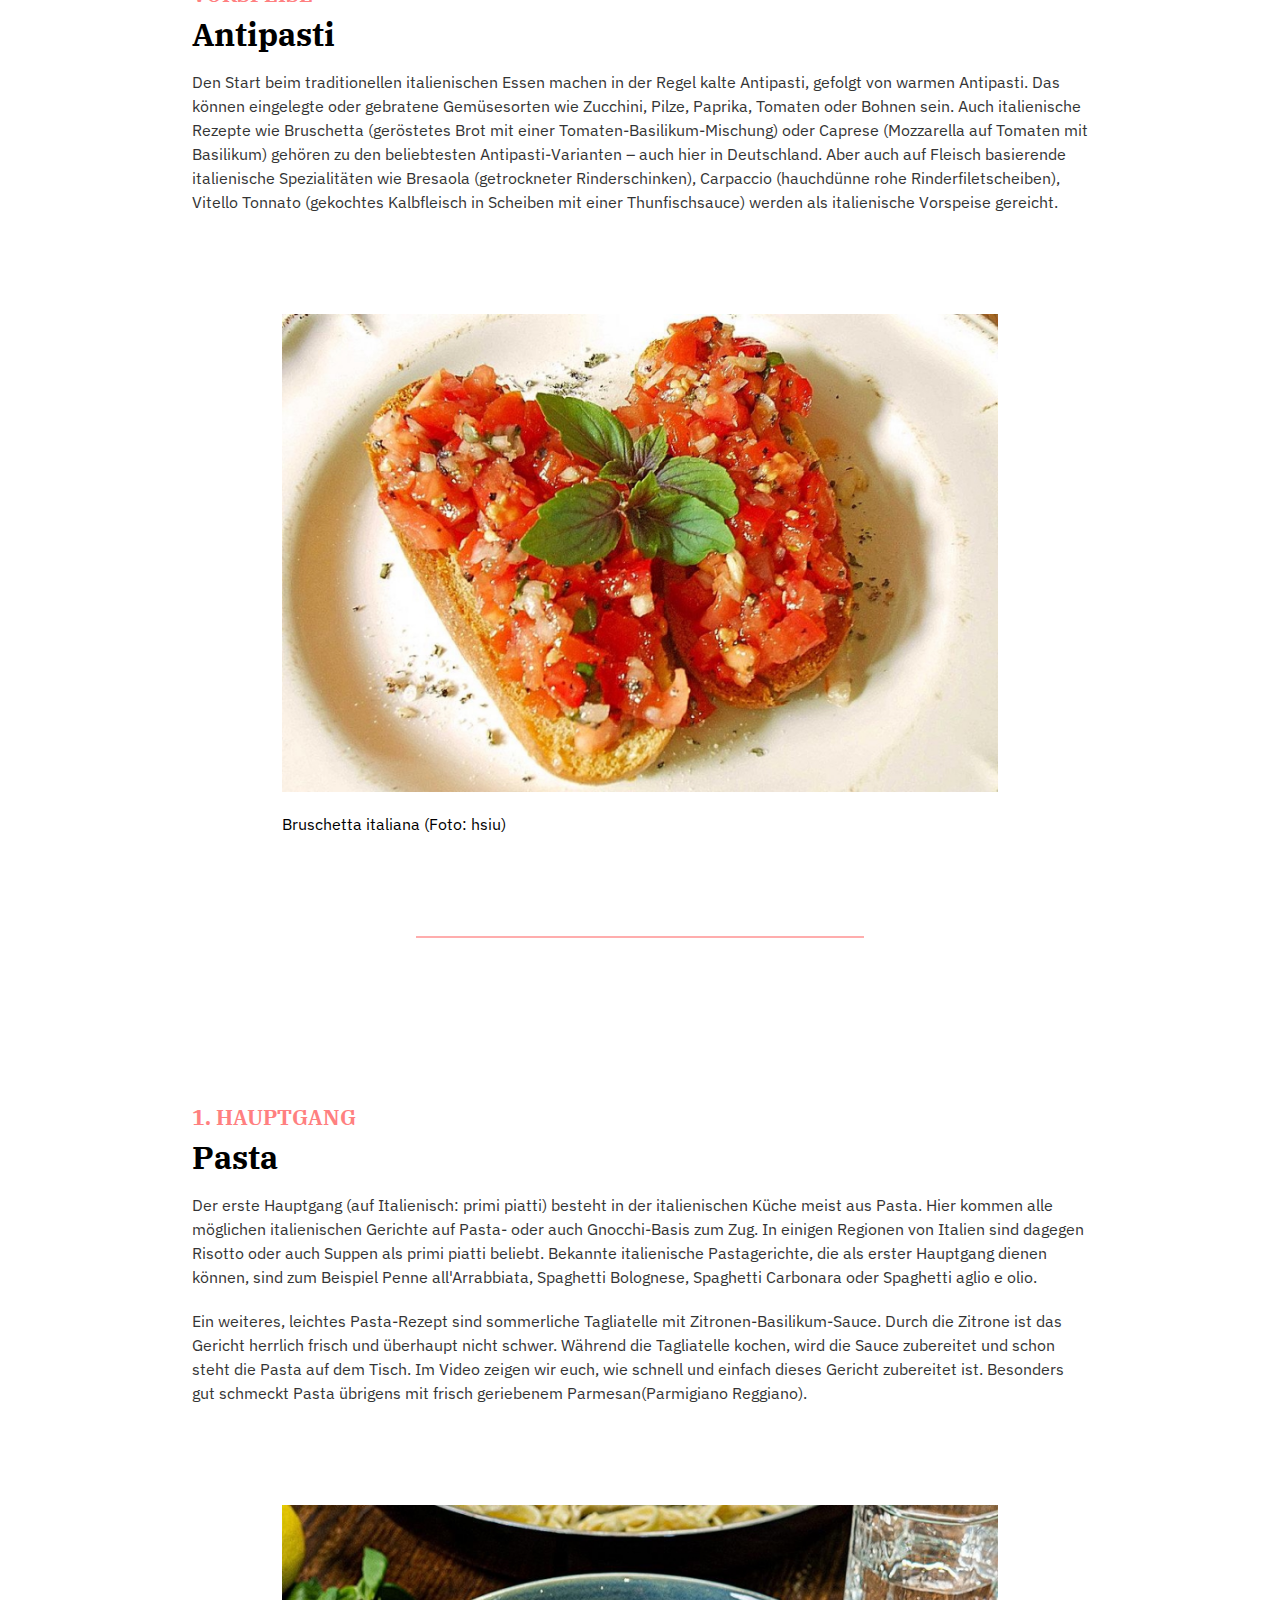
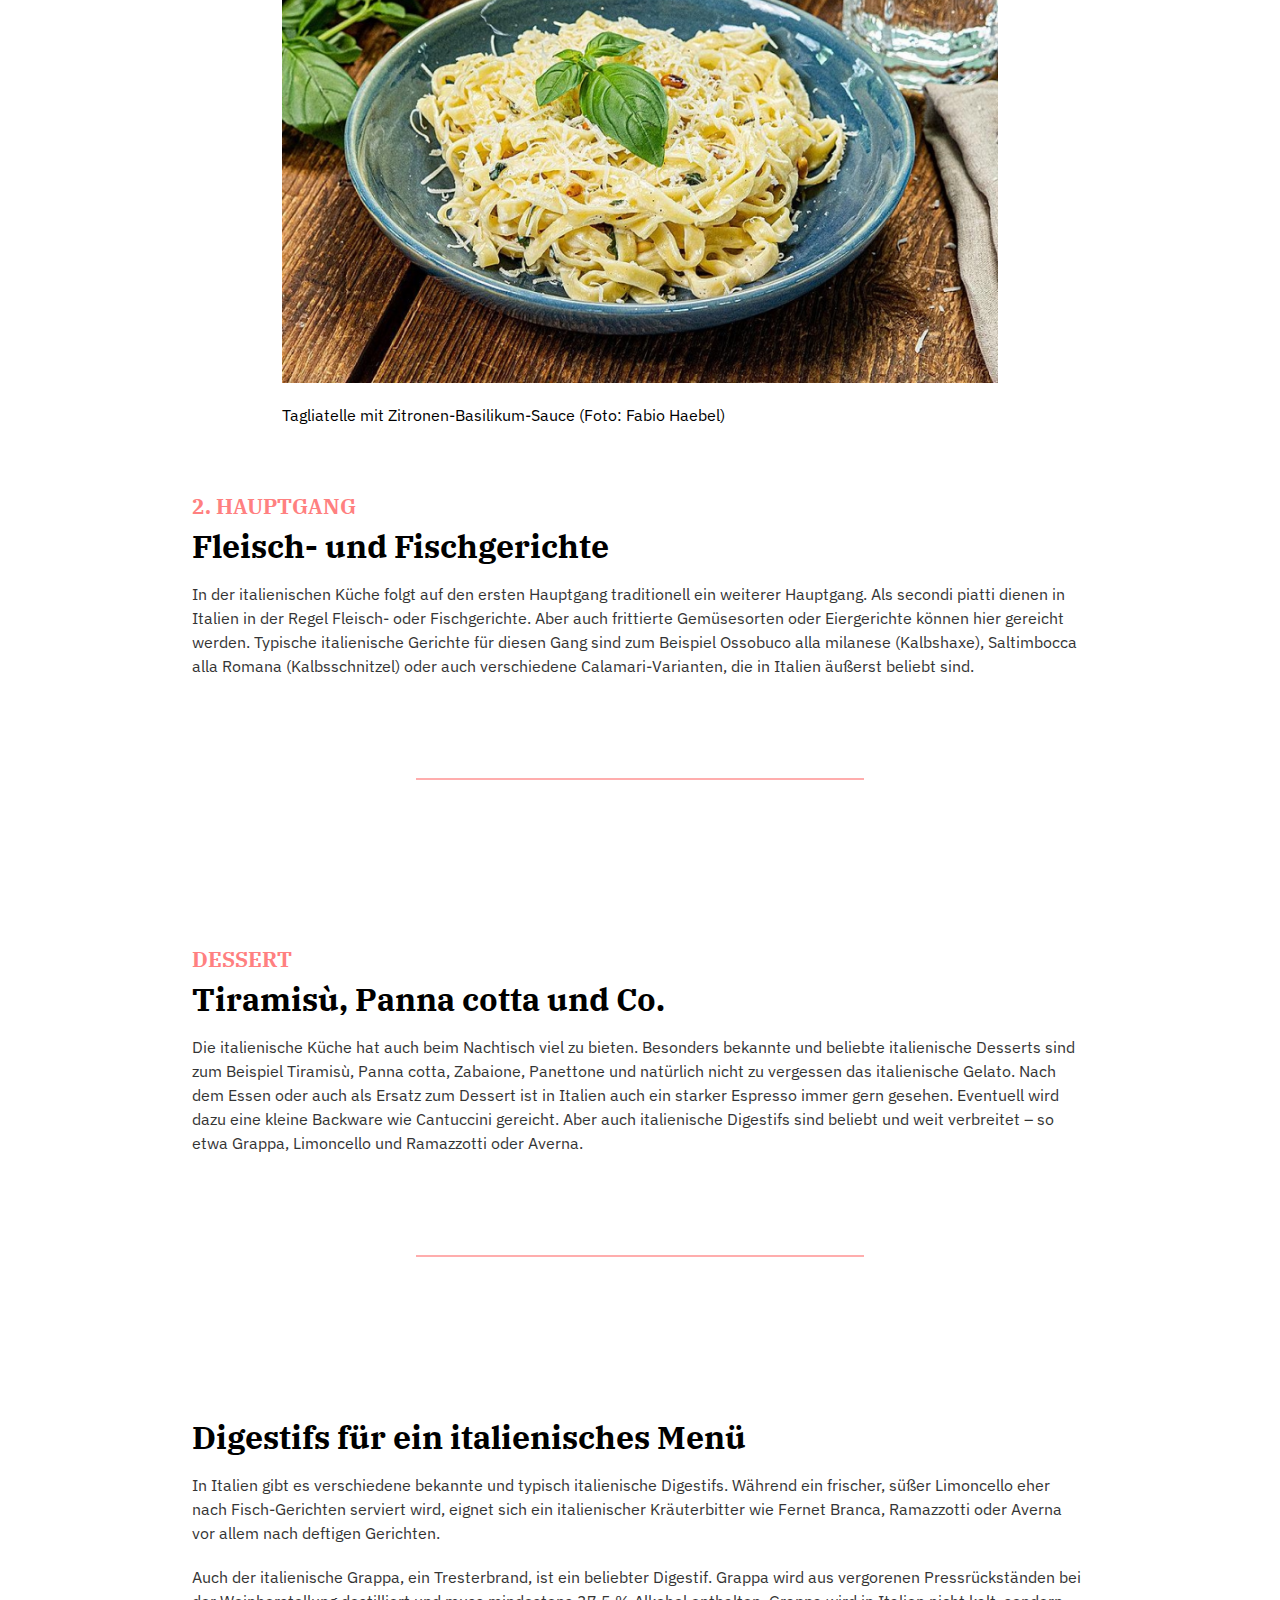
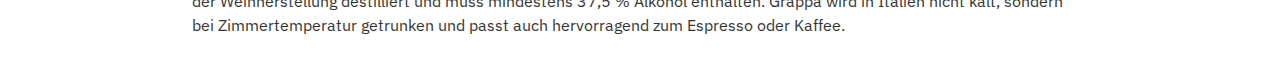
==== commit 66cbd9f8: "Initialize cn-layout-finetuning" ====
--- a/index.html
+++ b/index.html
@@ -8,17 +8,19 @@
   <title>Übersicht</title>
 
   <link rel="stylesheet" href="/styles/reset.css">
-  <link rel="stylesheet" href="/styles/style.css">
+  <link rel="stylesheet" href="/styles/variables.css">
+  <link rel="stylesheet" href="/styles/base.css">
+  <link rel="stylesheet" href="/styles/components.css">
   <link rel="stylesheet" href="/styles/index.css">
 </head>
 
 <body>
 
-  <header>
-    <nav class="navbar">
+  <header class="navbar">
+    <nav>
       <ul>
         <li><a href="/recipes/spaghetti-aglio-olio-e-peperoncino.html">Rezepte</a></li>
-        <li><a href="/index.html">Menüs</a></li>
+        <li><a class="is-active" href="/index.html">Menüs</a></li>
         <li><a href="#">Community</a></li>
         <li><a href="#">Videos</a></li>
         <li><a href="#">Mein Kochbuch</a></li>
@@ -58,29 +60,33 @@
       </p>
 
       <p>
-        <svg xmlns="http://www.w3.org/2000/svg" viewBox="0 -960 960 960" width="48"><path d="M480-322 216-586l67-67 197 198 197-197 67 67-264 263Z"/></svg>
+        <a href="#antipasti">
+        <svg xmlns="http://www.w3.org/2000/svg" viewBox="0 -960 960 960" width="48">
+          <path d="M480-322 216-586l67-67 197 198 197-197 67 67-264 263Z" />
+        </svg>
+        </a>
       </p>
     </article>
 
-    <article class="hero">
+    <section class="hero">
       <figure>
         <img src="images/header.jpg" alt="Bild von Spaghetti">
         <figcaption>(Foto: CK_Print-Magazin / Thomas Neckermann)</figcaption>
       </figure>
 
-      <h2>Ideen für ein italienisches Menü</h2>
-
-      <p>
-        Wenn ihr etwas Hilfe beim Zusammenstellen eines typisch italienischen
-        Menüs braucht, könnt ihr euch von unseren Vorschlägen für die
-        unterschiedlichen Gänge inspirieren lassen.
-      </p>
-
-      <a href="#">Zum Rezept: Spaghetti aglio, olio e peperoncino</a>
-
-    </article>
-
-    <article>
+      <div class="hero-content">
+        <h2>Ideen für ein italienisches Menü</h2>
+        <p>
+          Wenn ihr etwas Hilfe beim Zusammenstellen eines typisch italienischen
+          Menüs braucht, könnt ihr euch von unseren Vorschlägen für die
+          unterschiedlichen Gänge inspirieren lassen.
+          <a href="#">Zum Rezept: Spaghetti aglio, olio e peperoncino</a>
+        </p>
+      </div>
+
+    </section>
+
+    <section id="antipasti">
       <h2>Vorspeise</h2>
       <h3>Antipasti</h3>
 
@@ -104,9 +110,9 @@
       </figure>
 
       <hr>
-    </article>
-
-    <article>
+    </section>
+
+    <section>
       <h2>1. Hauptgang</h2>
       <h3>Pasta</h3>
 
@@ -135,9 +141,9 @@
         <img src="images/tagliatelle-mit-zitronen-basilikum-sauce.jpg" alt="Bild von Tagliatelle">
         <figcaption>Tagliatelle mit Zitronen-Basilikum-Sauce (Foto: Fabio Haebel)</figcaption>
       </figure>
-    </article>
-
-    <article>
+    </section>
+
+    <section>
       <h2>2. Hauptgang</h2>
       <h3>Fleisch- und Fischgerichte</h3>
 
@@ -152,11 +158,9 @@
       </p>
 
       <hr>
-    </article>
-
-    <hr>
-
-    <article>
+    </section>
+
+    <section>
       <h2>Dessert</h2>
       <h3>Tiramisù, Panna cotta und Co.</h3>
 
@@ -172,11 +176,9 @@
       </p>
 
       <hr>
-    </article>
-
-    <hr>
-
-    <article>
+    </section>
+
+    <section>
       <h3>Digestifs für ein italienisches Menü</h3>
 
       <p>
@@ -195,7 +197,7 @@
         Zimmertemperatur getrunken und passt auch hervorragend zum Espresso
         oder Kaffee.
       </p>
-    </article>
+    </section>
   </main>
 </body>
 
--- a/styles/variables.css
+++ b/styles/variables.css
@@ -0,0 +1,55 @@
+@import url("https://fonts.googleapis.com/css2?family=IBM+Plex+Sans:wght@400;700&display=swap");
+@import url("https://fonts.googleapis.com/css2?family=IBM+Plex+Serif:wght@400;500;700&display=swap");
+
+:root {
+    --base-size: 1rem;
+
+    /* Sizes */
+    --xs: calc(0.5 * var(--base-size));
+    --s: calc(1 * var(--base-size));
+    --m: calc(1.5 * var(--base-size));
+    --l: calc(2 * var(--base-size));
+    --xl: calc(3 * var(--base-size));
+    --xxl: calc(4 * var(--base-size));
+    --xxxl: calc(5 * var(--base-size));
+    --max-width-content: calc(60 * var(--s));
+
+    /* Colors */
+    --primary: #000;
+    --primary-lighter: #343434;
+    --secondary: #fff;
+    --accent: #ff8080;
+    --accent-lighter: #ffadad;
+    --accent-lightest: #fdd0d0;
+    --light: hsl(0deg 0% 80% / 100%);
+    --lighter: hsl(0deg 0% 90% / 100%);
+    --lightest: hsl(0deg 0% 100% / 100%);    
+
+    /* Font Family */
+    --font-family-sans: "IBM Plex Sans", sans-serif;
+    --font-family-serif: "IBM Plex Serif", serif;
+
+    /* Spacing */
+    --spacing-padding: 110px;
+    --spacing-margin-large: 100px;
+    --spacing-margin-medium: 20px;
+
+    /* Font Sizes */
+    --font-size-base: var(--s);
+    --font-size-heading1: var(--xl);
+    --font-size-heading2: var(--m);
+    --font-size-paragraph: var(--s);
+
+    /* Font Weights */
+    --font-weight-normal: 400;
+    --font-weight-bold: 700;
+
+    /* Figure */
+    --figure-margin-top: var(--spacing-margin-large);
+
+    /* Article */
+    --article-margin-bottom: var(--spacing-margin-large);
+
+    /* Misc */
+    --lh-heading: 100%;
+}
--- a/styles/base.css
+++ b/styles/base.css
@@ -0,0 +1,115 @@
+
+html,
+body {
+    font-family: var(--font-family-sans);
+    font-size: var(--font-size-base);
+}
+
+nav a {
+    color: var(--primary);
+}
+
+
+h1 {
+    max-width: var(--max-width-content);
+    color: var(--accent);
+    font-family: var(--font-family-serif);
+    font-size: var(--font-size-heading1);
+    font-weight: var(--font-weight-bold);
+    line-height: var(--lh-heading);
+    text-wrap: balance;
+}
+
+h2 {
+    margin-bottom: var(--l);
+    font-size: var(--font-size-heading2);
+    font-weight: var(--font-weight-bold);
+    line-height: var(--lh-normal);
+}
+
+h3{
+    line-height: var(--lh-heading);
+}
+
+h2 + h3{
+    margin-top: calc(var(--m) * -1);
+}
+
+hr {
+    border: none;
+    border-top: 2px solid #d9d9d9;
+    margin: var(--spacing-margin-large) 0;
+}
+
+p {
+    margin: var(--spacing-margin-medium) 0 0;
+    color: var(--primary-lighter);
+    font-size: var(--font-size-paragraph);
+    font-weight: var(--font-weight-normal);
+    line-height: 1.5;
+}
+
+figure {
+    margin: var(--figure-margin-top) 0 0;
+}
+
+img {
+    width: 100%;
+}
+
+figcaption {
+    margin: var(--spacing-margin-medium) 0 0;
+}
+
+ol {
+    padding: 0 0 0 var(--spacing-margin-medium);
+}
+
+main > article:not(.hero),
+main > div,
+main > section:not(.hero){
+    max-width: var(--max-width-content);
+    padding: var(--l);
+    margin: auto;
+}
+
+/* stylelint-disable-next-line no-descending-specificity */
+article {
+    margin: 0 0 var(--article-margin-bottom);
+}
+
+article a {
+    display: inline-block;
+    margin: var(--spacing-margin-medium) 0 0;
+    color: var(--primary);
+    text-decoration: none;
+}
+
+section h2,
+article:not([class]) h2
+ {
+    color: var(--accent);
+    font-family: var(--font-family-serif);
+    font-size: 1.3rem;
+    text-transform: uppercase;
+}
+
+article:not([class]) h3,
+section:not([class]) h3 {
+    font-family: var(--font-family-serif);
+    font-size: 2rem;
+    font-weight: var(--font-weight-bold);
+}
+
+article:not([class]) figure,
+section:not([class]) figure {
+    width: 80%;
+    margin-left: 10%;
+}
+
+article:not([class]) hr,
+section:not([class]) hr {
+    width: 50%;
+    border-top: 2px solid var(--accent-lighter);
+    margin-left: 25%;
+}--- a/styles/components.css
+++ b/styles/components.css
@@ -0,0 +1,412 @@
+/* Hero
+############################################################################ */
+
+.hero {
+    position: relative;
+    display: flex;
+    overflow: hidden;
+    width: 100vw;
+    flex-direction: column;
+    align-items: center;
+    justify-content: center;
+    color: var(--secondary);
+}
+
+.hero figure {
+    position: absolute;
+    margin: 0;
+    inset: 0;
+    pointer-events: none;
+}
+
+.hero figure img {
+    position: absolute;
+    z-index: -1;
+    top: 0;
+    right: 0;
+    bottom: 0;
+    width: 100%;
+    height: 100%;
+    filter: brightness(0.5);
+    object-fit: cover;
+    object-position: center center;
+
+}
+
+.hero figure figcaption {
+    position: absolute;
+    right: var(--xl);
+    bottom: var(--s);
+    font-size: smaller;
+}
+
+.hero h1 {
+    color: var(--lightest);
+}
+
+.hero h2 {
+    color: var(--lightest);
+    font-family: var(--font-family-serif);
+    font-size: var(--l);
+    font-weight: var(--font-weight-bold);
+    line-height: var(--lh-heading);
+}
+
+.hero p {
+    color: var(--secondary);
+    font-size: var(--m);
+}
+
+.hero a {
+    display: block;
+    margin-top: var(--l);
+    color: var(--secondary);
+    font-size: smaller;
+    text-decoration: underline;
+    text-underline-offset: 0.4rem;
+}
+
+.hero-content{
+    max-width: var(--max-width-content);
+    padding: var(--xl) var(--l) var(--xxl);
+    padding-right: calc(10vw * 1.5);
+}
+
+/* Subheader
+############################################################################ */
+
+.subheader {
+    font-size: 1.5rem;
+    font-weight: var(--font-weight-bold);
+}
+
+
+/* Catcher
+############################################################################ */
+
+.catcher {
+    max-width: var(--max-width-content);
+    padding: var(--l);
+}
+
+.catcher * {
+    margin: var(--spacing-margin-medium) 0 0;
+}
+
+.catcher h1{
+    max-width: 90%;
+}
+
+.catcher p:last-child {
+    display: flex;
+    width: 100%;
+    align-items: center;
+}
+
+.catcher p:last-child svg {
+    position: absolute;
+    left: 50%;
+    transform: translateX(-50%);
+}
+
+.catcher hr {
+    width: 22%;
+    border-top: 3px solid var(--accent-lighter);
+}
+
+
+/* Ingredients
+############################################################################ */
+
+.ingredients table {
+    width: 100%;
+    border: 1px solid var(--accent);
+    border-collapse: collapse;
+}
+
+.ingredients th,
+.ingredients td {
+    padding: 8px;
+    border-right: 1px solid var(--accent);
+    border-bottom: 1px solid var(--accent);
+    text-align: left;
+}
+
+.ingredients td {
+    padding-right: 6rem;
+}
+
+.ingredients td:last-child {
+    border-right: none;
+}
+
+/* Nutritional Values
+############################################################################ */
+
+.nutritional-values{
+    width: 100%;
+    text-align: center;
+}
+
+.nutritional-values dl {
+    margin: 20px 0 0;
+}
+
+.nutritional-values dt {
+    margin: 20px 0 0;
+    font-size: 1.2rem;
+}
+
+.nutritional-values dd {
+    color: var(--accent);
+    font-family: "IBM Plex Serif", serif;
+    font-size: 1.5rem;
+    font-weight: var(--font-weight-bold);
+}
+
+
+/* Navbar (Main Navigation)
+############################################################################ */
+
+.navbar {
+    position: sticky;
+    z-index: 1;
+    top: 0;
+    width: 100%;
+    padding: var(--spacing-margin-medium) var(--spacing-padding);
+    background: var(--secondary);
+}
+
+.navbar ul {
+    display: flex;
+    width: 100%;
+    justify-content: space-between;
+    padding: 0;
+    list-style: none;
+}
+
+.navbar ul li a {
+    text-decoration: none;
+}
+
+.navbar ul li:not(:last-child) {
+    margin-right: var(--spacing-margin-large);
+}
+
+.navbar ul li:last-child {
+    margin-right: 0;
+    margin-left: auto;
+}
+
+/* navbar link highlight */
+.navbar a.is-active {
+    text-decoration: underline;
+    text-underline-offset: 0.4rem;
+}
+
+/* Intern Nav (Page Navigation)
+############################################################################ */
+
+.intern-nav {
+    position: fixed;
+    z-index: 1;
+    right: 0;
+    margin-top: 0;
+    background-color: var(--accent-lightest);
+}
+
+.intern-nav ul {
+    padding: 1rem;
+    list-style: none;
+}
+
+/* stylelint-disable-next-line no-descending-specificity */
+.intern-nav ul li {
+    margin-right: 0;
+}
+
+.intern-nav ul li a {
+    text-decoration: none;
+}
+
+.intern-nav ul li a[data-state="active"] {
+    text-decoration: underline;
+    text-underline-offset: 0.2rem;}
+
+
+
+/* Quantiy Selector
+############################################################################ */
+
+.quantity-selector-head{
+    max-width: var(--max-width-content);
+    color: var(--darkest);
+    font-family: var(--font-family-sans-serif);
+}
+
+.quantity-selector-head .highlighted {
+    padding: 0.2rem 0.7rem;
+    border-radius: 1rem;
+    margin: 0 0.5rem;
+    background-color: var(--accent-lighter);
+    font-weight: var(--font-weight-bold);
+}
+
+
+/* Form
+############################################################################ */
+
+form {
+    display: flex;
+    width: fit-content;
+    flex-direction: column;
+}
+
+form input {
+    padding: var(--s) var(--m);
+    margin-bottom: var(--l);
+    
+}
+
+.form-container {
+    display: flex;
+    flex-direction: row;
+    gap: var(--m);
+}
+
+form button {
+    padding: var(--s) var(--xl);
+    border: none;
+    border-radius: 0;
+    background: #d9d9d9;
+    outline: none;
+}
+
+.form-container button:last-child{
+    background-color: var(--accent-lighter);
+}
+
+.form-container .input-container {
+    display: flex;
+    flex-direction: column;
+}
+
+textarea {
+    width: 100%;
+    height: 10rem;
+    padding: var(--s) var(--m);
+}
+
+label[for="data"] {
+    display: flex;
+    align-items: center;
+}
+
+form input[type="checkbox"] {
+    width: 2rem;
+    height: 2rem;
+    margin-top: 2rem;
+    margin-right: 2rem;
+}
+
+.invalid {
+    border: 2px solid red;
+}
+
+.invalid-label {
+    color: red;
+}
+
+
+/* Comments
+############################################################################ */
+
+.comments {
+    max-width: var(--max-width-content);
+    padding: var(--l);
+}
+
+.comments h3{
+    margin-top: var(--xl);
+    margin-bottom: var(--l);
+}
+
+/* stylelint-disable-next-line no-descending-specificity */
+.comment-user-info p {
+    margin: 0 0 0 1.5rem;
+}
+
+.comment p:last-child {
+    width: 100%;
+}
+
+/* stylelint-disable-next-line no-descending-specificity */
+.comment img {
+    width: 3rem;
+    height: 3rem;
+}
+
+.comment-user-info {
+    display: flex;
+    flex-direction: row;
+    align-items: center;
+    justify-content: space-between;
+}
+
+/* Steps
+############################################################################ */
+
+.steps{
+    padding: 0;
+    counter-reset: step-count;
+}
+
+/* stylelint-disable-next-line no-descending-specificity */
+.steps > li{
+    display: block;
+    padding-bottom: var(--xl);
+    counter-increment: step-count;
+}
+
+.steps > li.is-text-only{
+    display: flex;
+    justify-content: center;
+}
+
+.steps > li.is-text-only p{
+    max-width: calc(var(--max-content-width) * 0.5);
+}
+
+.steps > li figure{
+    display: flex;
+    width: auto;
+    align-items: center;
+    margin: 0;
+    gap: var(--m);
+}
+
+.steps > li figure > *{
+    flex-basis: 50%;
+    flex-grow: 1;
+}
+
+.steps .is-reversed{
+    flex-direction: row-reverse;
+}
+
+.steps .has-counter{
+    position: relative;
+    padding-top: 0;
+    margin-left: var(--xl);
+}
+
+.steps .has-counter::before {
+    position: absolute;
+    left: calc(var(--xl) * -1);
+    color: var(--accent);
+    content: counter(step-count);
+    font-size: var(--xl);
+    font-weight: bold;
+    line-height: var(--xl);
+}
+
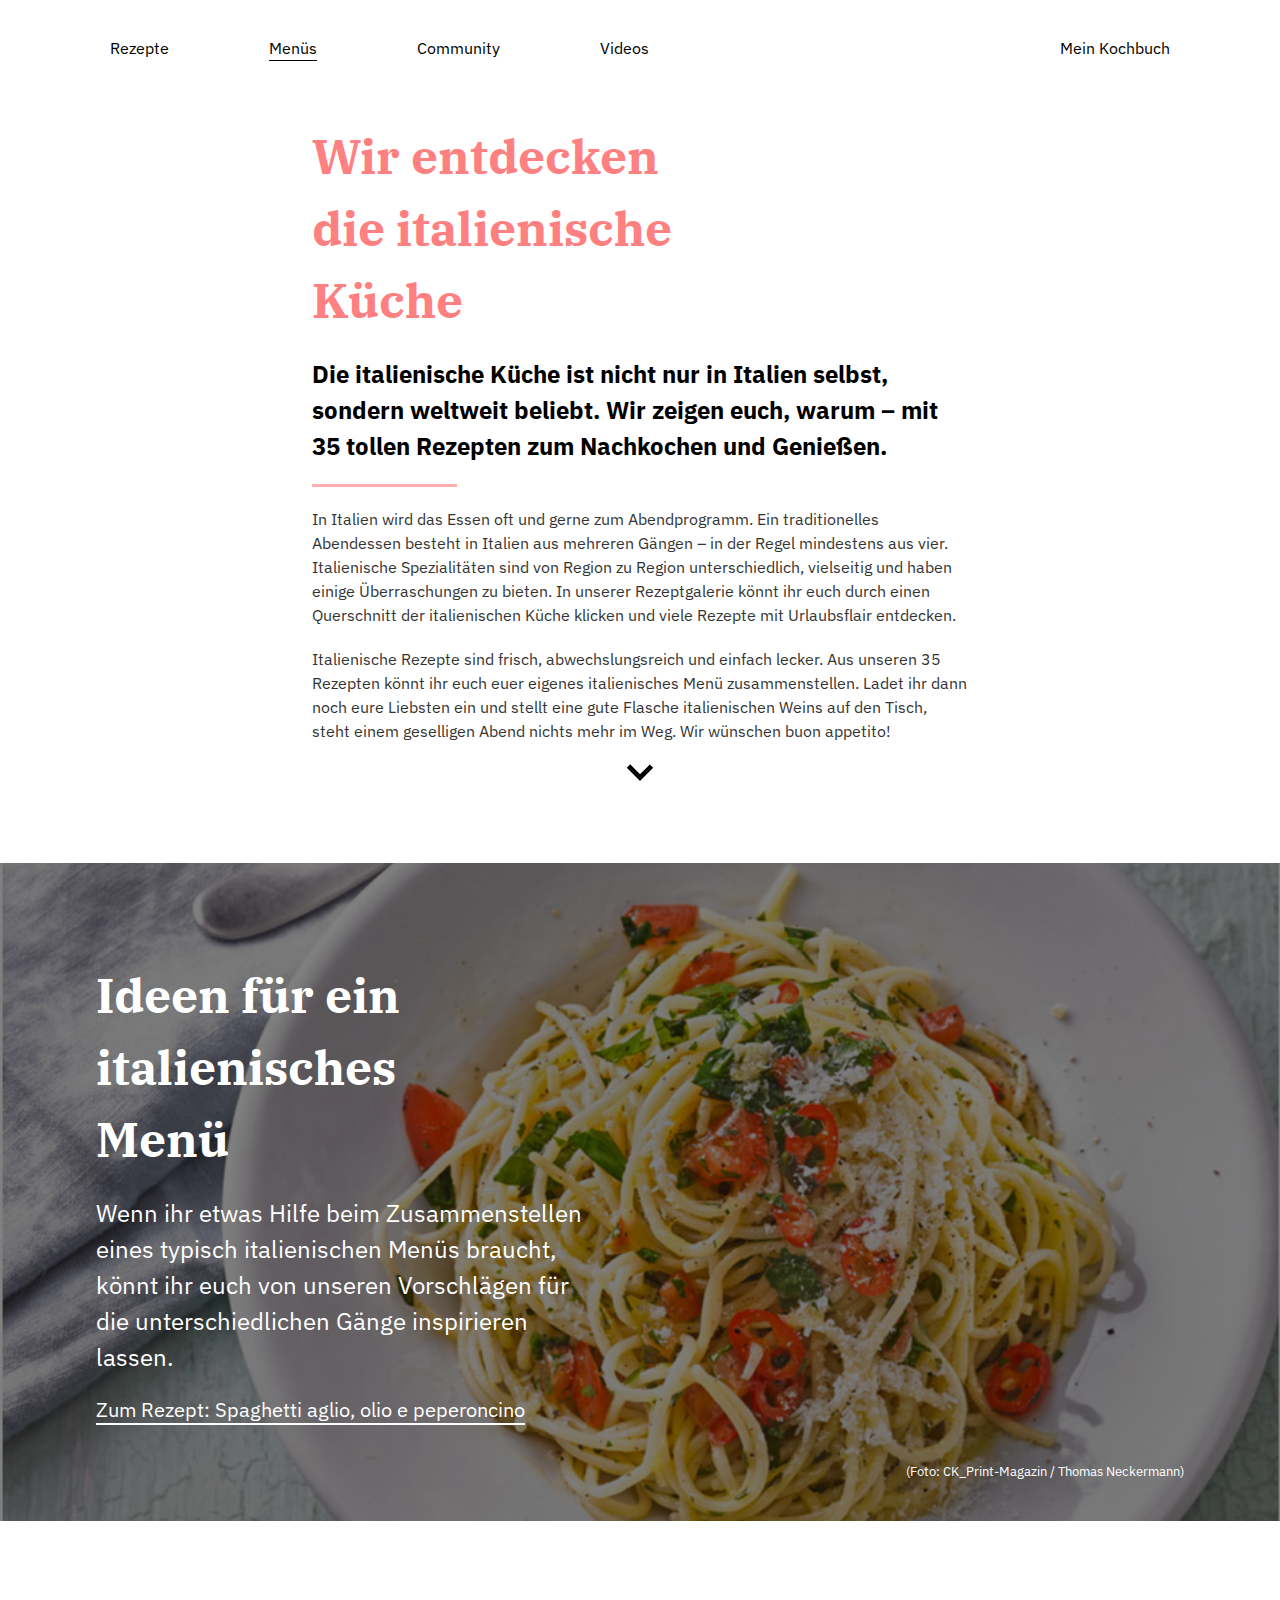
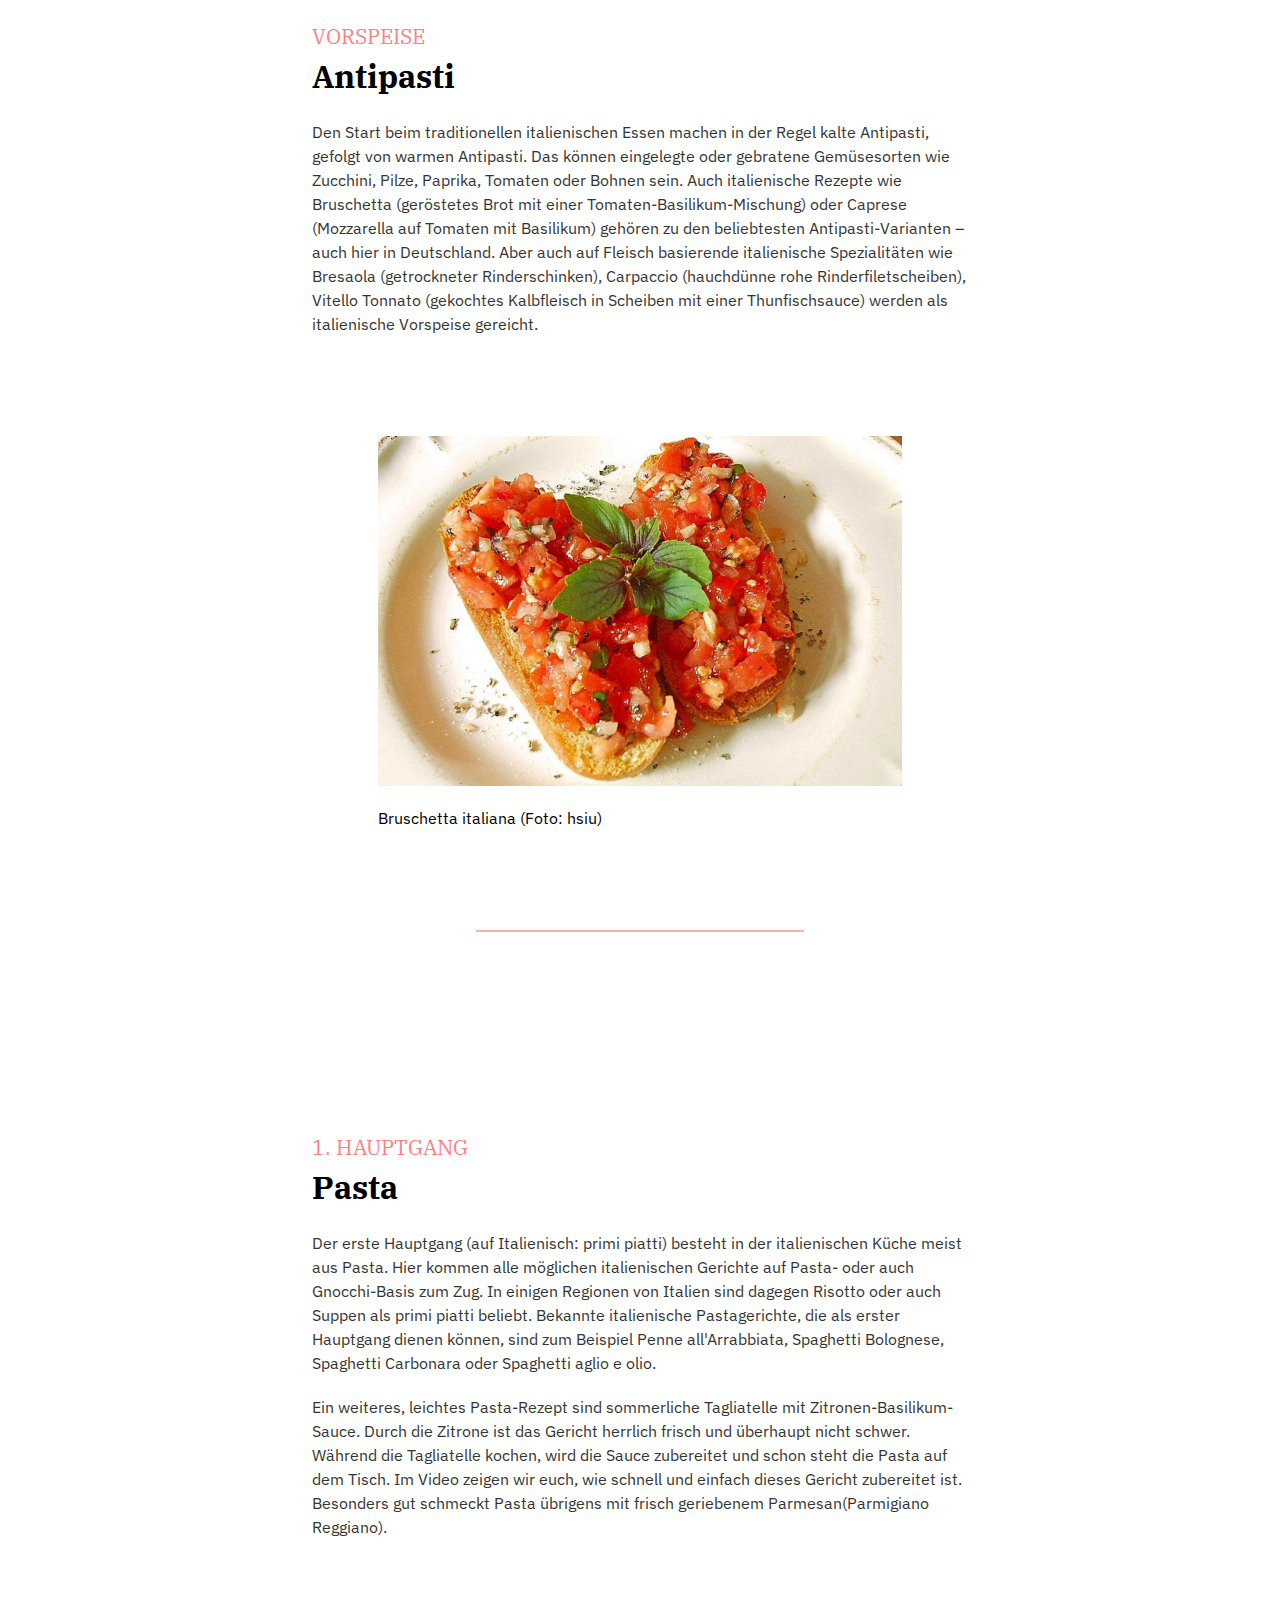
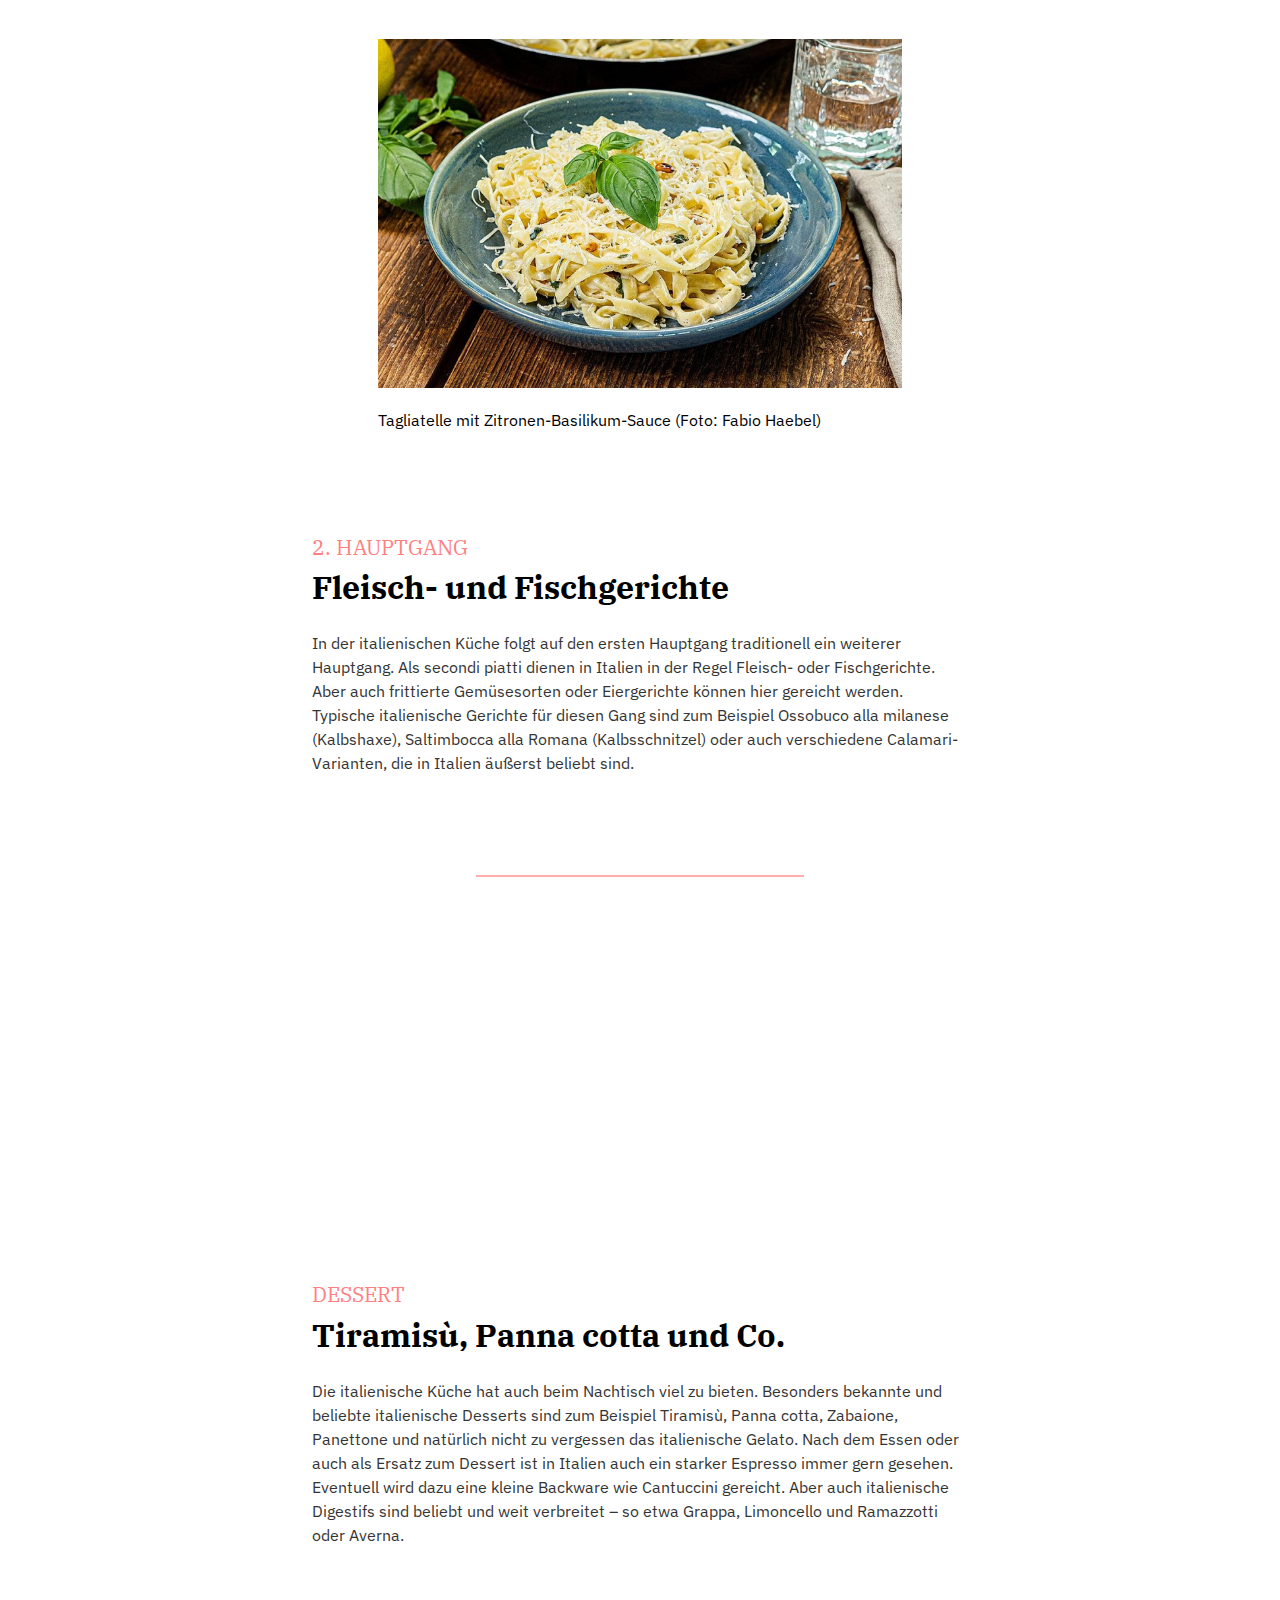
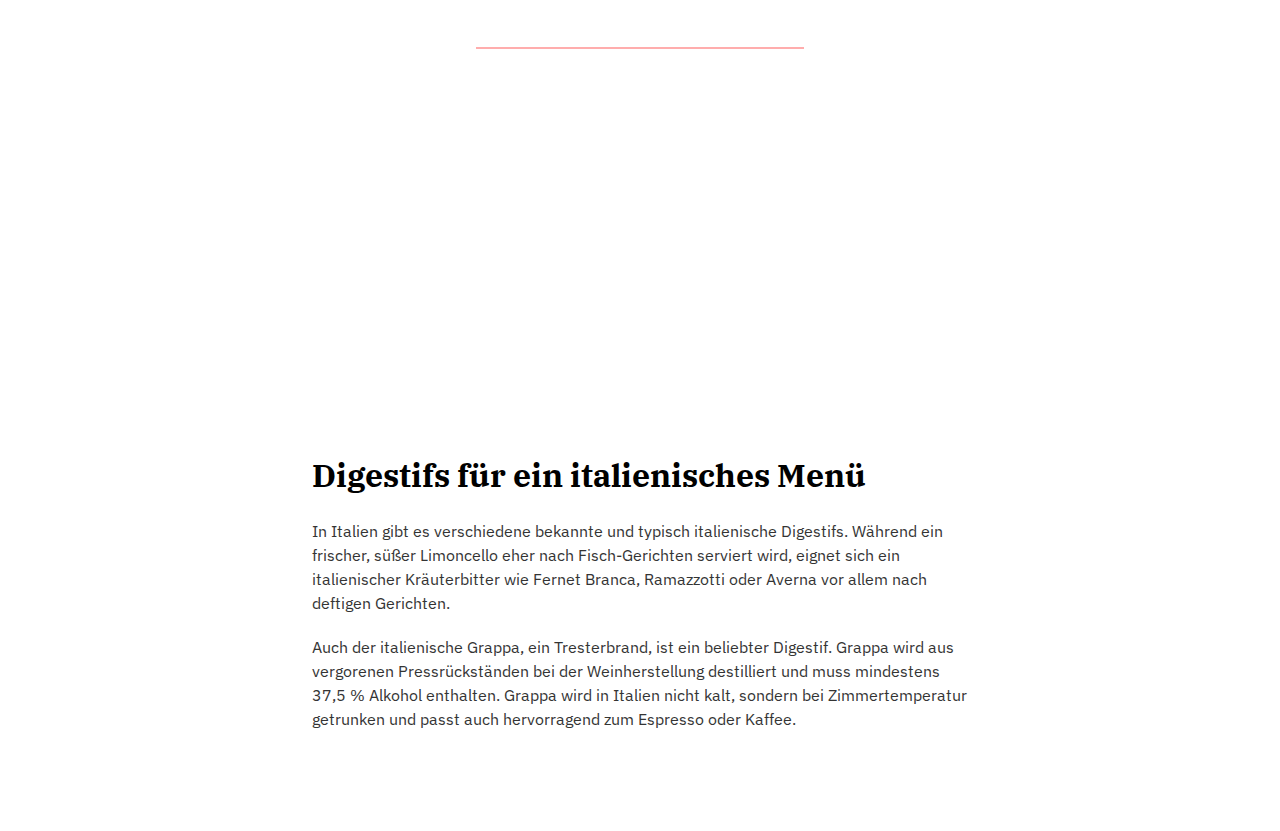
==== commit 58fd196f: "Initialize adding-comment-section" ====
--- a/index.html
+++ b/index.html
@@ -8,19 +8,17 @@
   <title>Übersicht</title>
 
   <link rel="stylesheet" href="/styles/reset.css">
-  <link rel="stylesheet" href="/styles/variables.css">
-  <link rel="stylesheet" href="/styles/base.css">
-  <link rel="stylesheet" href="/styles/components.css">
+  <link rel="stylesheet" href="/styles/style.css">
   <link rel="stylesheet" href="/styles/index.css">
 </head>
 
 <body>
 
-  <header class="navbar">
-    <nav>
+  <header>
+    <nav class="navbar">
       <ul>
         <li><a href="/recipes/spaghetti-aglio-olio-e-peperoncino.html">Rezepte</a></li>
-        <li><a class="is-active" href="/index.html">Menüs</a></li>
+        <li><a href="/index.html">Menüs</a></li>
         <li><a href="#">Community</a></li>
         <li><a href="#">Videos</a></li>
         <li><a href="#">Mein Kochbuch</a></li>
@@ -60,33 +58,29 @@
       </p>
 
       <p>
-        <a href="#antipasti">
-        <svg xmlns="http://www.w3.org/2000/svg" viewBox="0 -960 960 960" width="48">
-          <path d="M480-322 216-586l67-67 197 198 197-197 67 67-264 263Z" />
-        </svg>
-        </a>
-      </p>
-    </article>
-
-    <section class="hero">
+        <svg xmlns="http://www.w3.org/2000/svg" viewBox="0 -960 960 960" width="48"><path d="M480-322 216-586l67-67 197 198 197-197 67 67-264 263Z"/></svg>
+      </p>
+    </article>
+
+    <article class="hero">
       <figure>
         <img src="images/header.jpg" alt="Bild von Spaghetti">
         <figcaption>(Foto: CK_Print-Magazin / Thomas Neckermann)</figcaption>
       </figure>
 
-      <div class="hero-content">
-        <h2>Ideen für ein italienisches Menü</h2>
-        <p>
-          Wenn ihr etwas Hilfe beim Zusammenstellen eines typisch italienischen
-          Menüs braucht, könnt ihr euch von unseren Vorschlägen für die
-          unterschiedlichen Gänge inspirieren lassen.
-          <a href="#">Zum Rezept: Spaghetti aglio, olio e peperoncino</a>
-        </p>
-      </div>
-
-    </section>
-
-    <section id="antipasti">
+      <h2>Ideen für ein italienisches Menü</h2>
+
+      <p>
+        Wenn ihr etwas Hilfe beim Zusammenstellen eines typisch italienischen
+        Menüs braucht, könnt ihr euch von unseren Vorschlägen für die
+        unterschiedlichen Gänge inspirieren lassen.
+      </p>
+
+      <a href="#">Zum Rezept: Spaghetti aglio, olio e peperoncino</a>
+
+    </article>
+
+    <article>
       <h2>Vorspeise</h2>
       <h3>Antipasti</h3>
 
@@ -110,9 +104,9 @@
       </figure>
 
       <hr>
-    </section>
-
-    <section>
+    </article>
+
+    <article>
       <h2>1. Hauptgang</h2>
       <h3>Pasta</h3>
 
@@ -141,9 +135,9 @@
         <img src="images/tagliatelle-mit-zitronen-basilikum-sauce.jpg" alt="Bild von Tagliatelle">
         <figcaption>Tagliatelle mit Zitronen-Basilikum-Sauce (Foto: Fabio Haebel)</figcaption>
       </figure>
-    </section>
-
-    <section>
+    </article>
+
+    <article>
       <h2>2. Hauptgang</h2>
       <h3>Fleisch- und Fischgerichte</h3>
 
@@ -158,9 +152,11 @@
       </p>
 
       <hr>
-    </section>
-
-    <section>
+    </article>
+
+    <hr>
+
+    <article>
       <h2>Dessert</h2>
       <h3>Tiramisù, Panna cotta und Co.</h3>
 
@@ -176,9 +172,11 @@
       </p>
 
       <hr>
-    </section>
-
-    <section>
+    </article>
+
+    <hr>
+
+    <article>
       <h3>Digestifs für ein italienisches Menü</h3>
 
       <p>
@@ -197,7 +195,7 @@
         Zimmertemperatur getrunken und passt auch hervorragend zum Espresso
         oder Kaffee.
       </p>
-    </section>
+    </article>
   </main>
 </body>
 
--- a/styles/style.css
+++ b/styles/style.css
@@ -0,0 +1,141 @@
+@import url("https://fonts.googleapis.com/css2?family=IBM+Plex+Sans:wght@400;700&display=swap");
+@import url("https://fonts.googleapis.com/css2?family=IBM+Plex+Serif:wght@400;500;700&display=swap");
+
+:root {
+    /* Colors */
+    --primary: #000;
+    --primary-lighter: #343434;
+    --secondary: #fff;
+    --accent: #ff8080;
+    --accent-lighter: #ffadad;
+    --accent-lightest: #fdd0d0;
+
+    /* Font Family */
+    --font-family-sans: "IBM Plex Sans", sans-serif;
+    --font-family-serif: "IBM Plex Serif", serif;
+
+    /* Spacing */
+    --spacing-padding: 110px;
+    --spacing-margin-large: 100px;
+    --spacing-margin-medium: 20px;
+
+    /* Font Sizes */
+    --font-size-base: 16px;
+    --font-size-heading1: 3rem;
+    --font-size-heading2: 1.5rem;
+    --font-size-paragraph: 1rem;
+
+    /* Font Weights */
+    --font-weight-normal: 400;
+    --font-weight-bold: 700;
+
+    /* Header */
+    --header-margin-top: var(--spacing-margin-large);
+    --header-margin-bottom: var(--spacing-margin-medium);
+
+    /* Figure */
+    --figure-margin-top: var(--spacing-margin-large);
+
+    /* Article */
+    --article-margin-bottom: var(--spacing-margin-large);
+}
+
+html,
+body {
+    padding: 0 var(--spacing-padding);
+    font-family: var(--font-family-sans);
+    font-size: var(--font-size-base);
+}
+
+nav a {
+    color: var(--primary);
+}
+
+header {
+    margin: var(--header-margin-top) 0 var(--header-margin-bottom);
+}
+
+h1 {
+    max-width: 60%;
+    color: var(--accent);
+    font-family: var(--font-family-serif);
+    font-size: var(--font-size-heading1);
+    font-weight: var(--font-weight-bold);
+}
+
+h2 {
+    font-size: var(--font-size-heading2);
+    font-weight: var(--font-weight-bold);
+}
+
+hr {
+    border: none;
+    border-top: 2px solid #d9d9d9;
+    margin: var(--spacing-margin-large) 0;
+}
+
+p {
+    margin: var(--spacing-margin-medium) 0 0;
+    color: var(--primary-lighter);
+    font-size: var(--font-size-paragraph);
+    font-weight: var(--font-weight-normal);
+    line-height: 1.5;
+}
+
+figure {
+    margin: var(--figure-margin-top) 0 0;
+}
+
+img {
+    width: 795px;
+}
+
+figcaption {
+    margin: var(--spacing-margin-medium) 0 0;
+}
+
+article {
+    margin: 0 0 var(--article-margin-bottom);
+}
+
+article a {
+    display: inline-block;
+    margin: var(--spacing-margin-medium) 0 0;
+    color: var(--primary);
+    text-decoration: none;
+}
+
+ol {
+    padding: 0 0 0 var(--spacing-margin-medium);
+}
+
+.navbar {
+    position: fixed;
+    z-index: 1;
+    top: 0;
+    left: 0;
+    width: 100%;
+    padding: var(--spacing-margin-medium) var(--spacing-padding);
+    background: var(--secondary);
+}
+
+.navbar ul {
+    display: flex;
+    width: 100%;
+    justify-content: space-between;
+    padding: 0;
+    list-style: none;
+}
+
+.navbar li a {
+    text-decoration: none;
+}
+
+li:not(:last-child) {
+    margin-right: var(--spacing-margin-large);
+}
+
+.navbar li:last-child {
+    margin-right: 0;
+    margin-left: auto;
+}
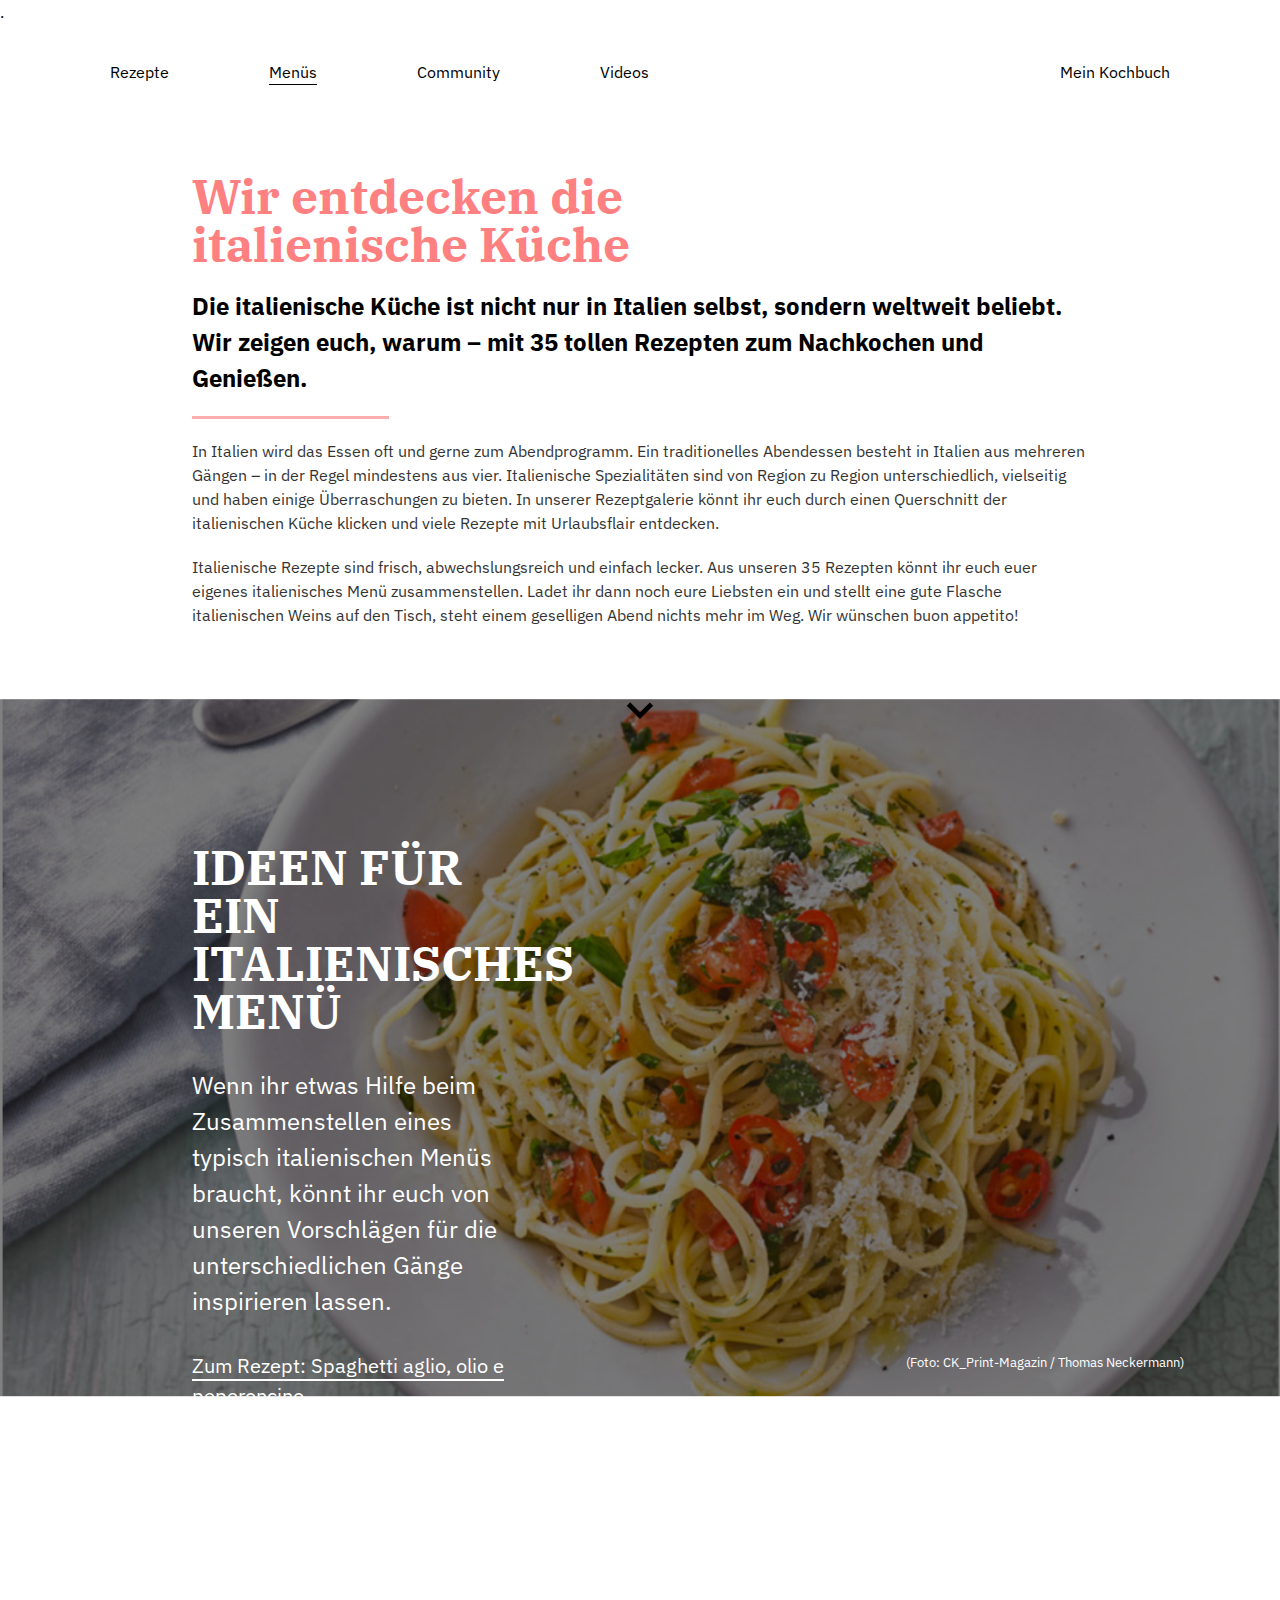
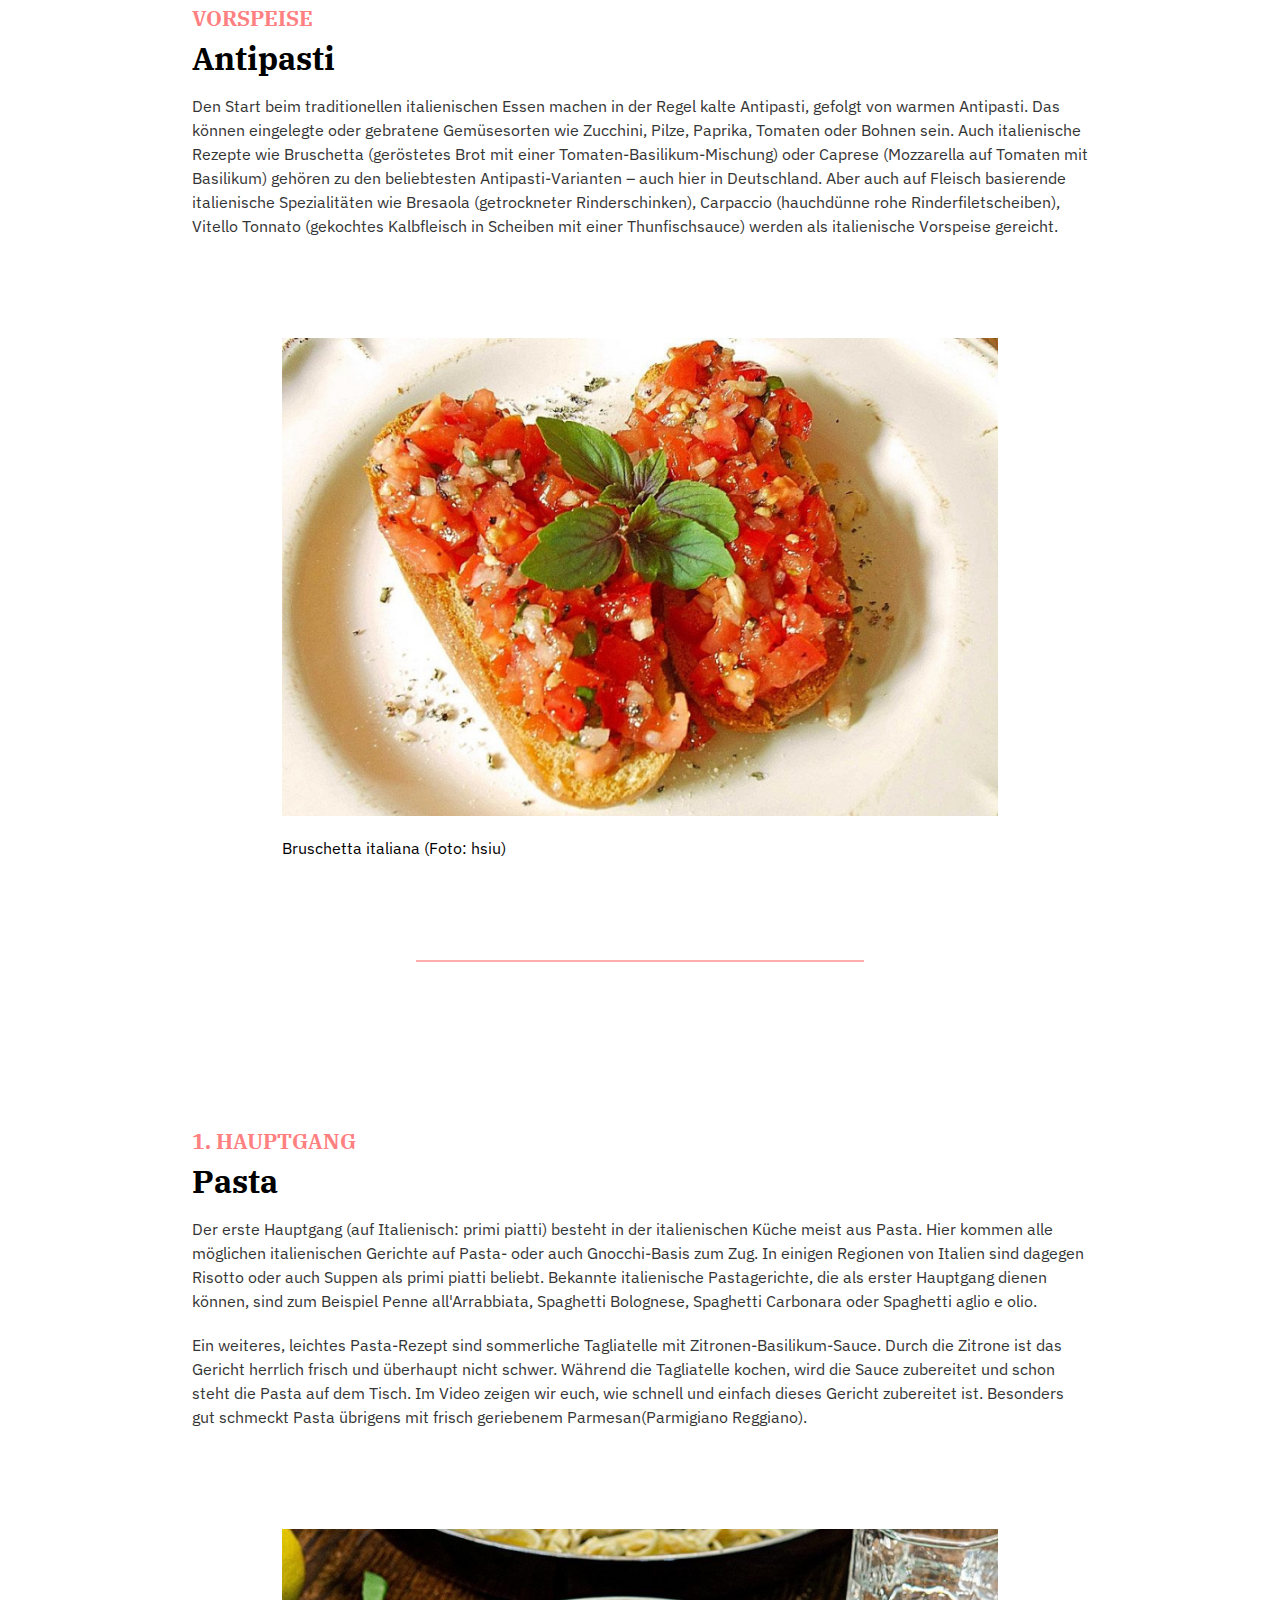
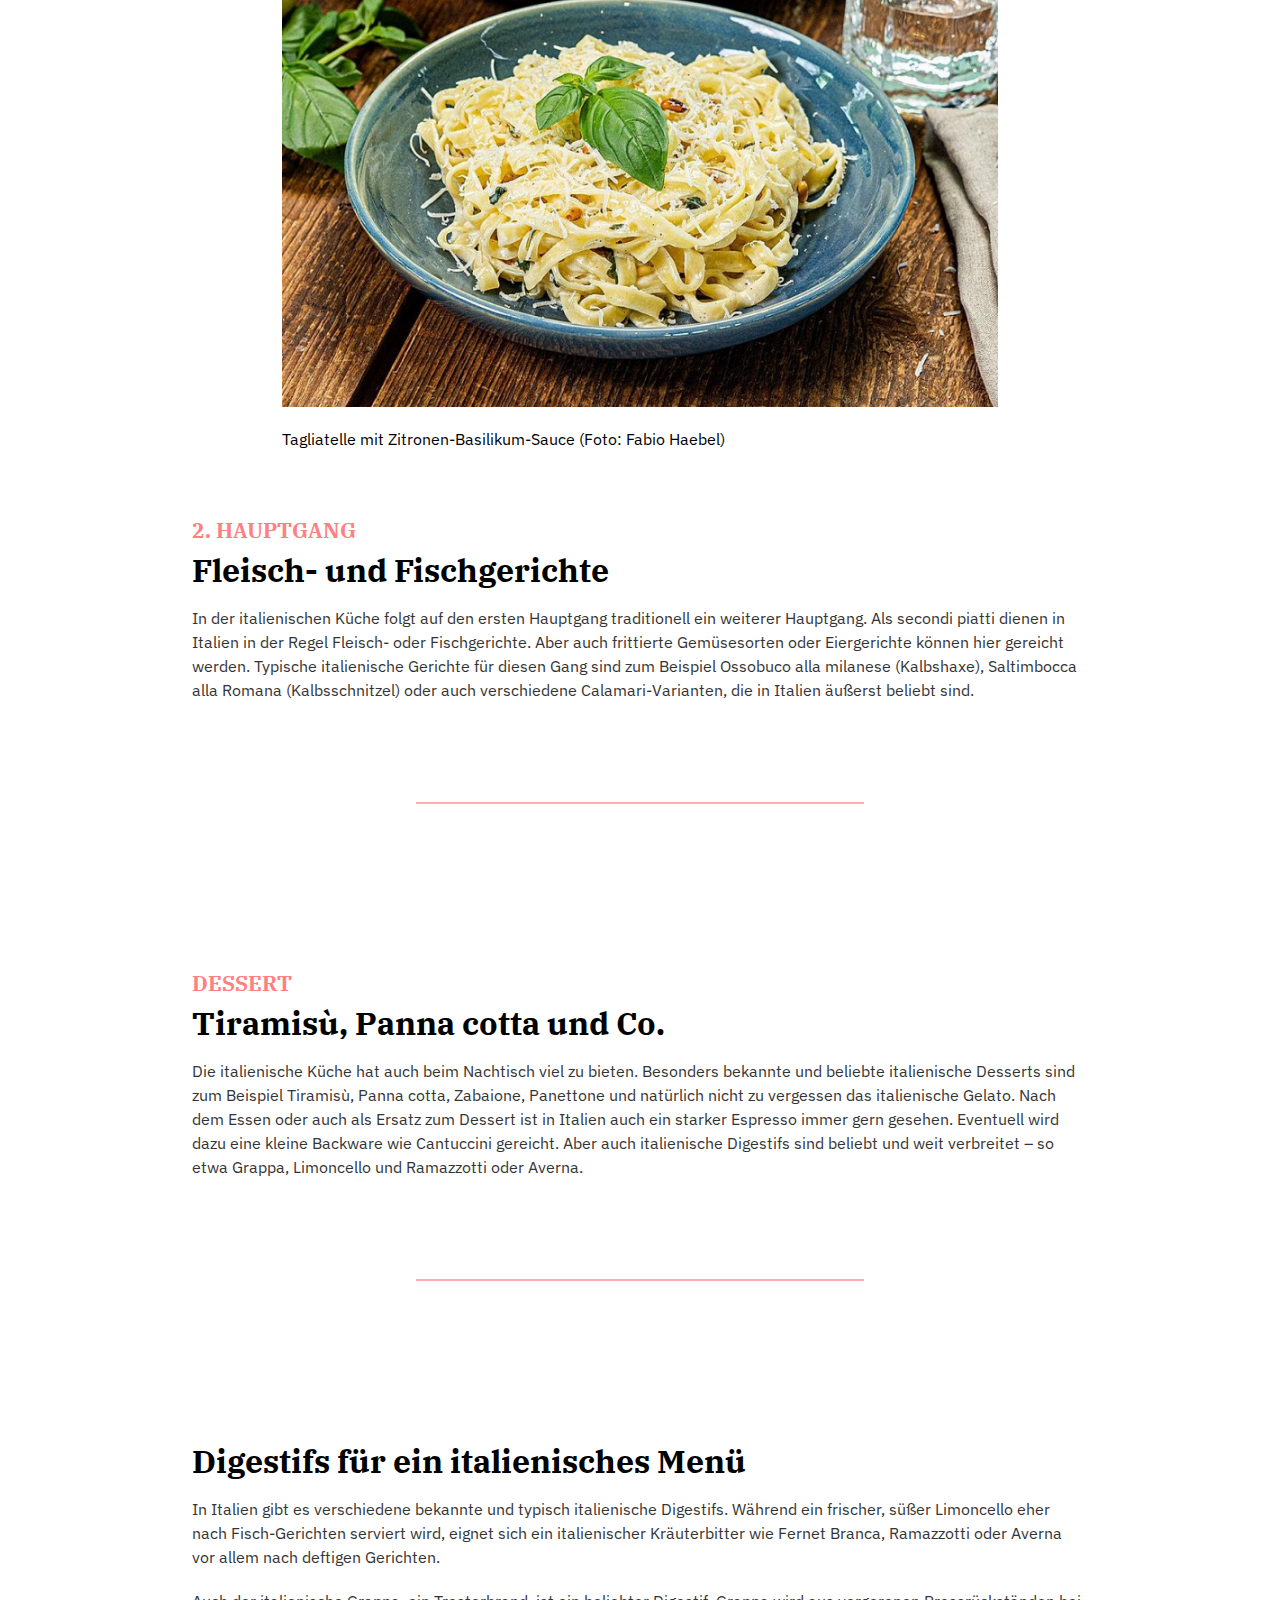
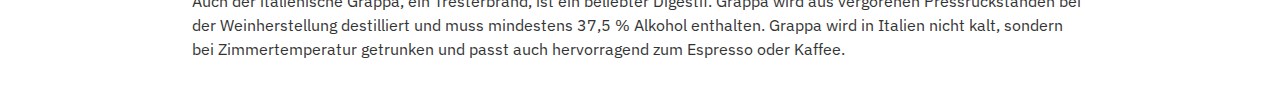
==== commit fca0c0ad: "css fixed" ====
--- a/index.html
+++ b/index.html
@@ -5,20 +5,22 @@
   <meta charset="UTF-8">
   <meta http-equiv="X-UA-Compatible" content="IE=edge">
   <meta name="viewport" content="width=device-width, initial-scale=1.0">
-  <title>Übersicht</title>
-
-  <link rel="stylesheet" href="/styles/reset.css">
-  <link rel="stylesheet" href="/styles/style.css">
-  <link rel="stylesheet" href="/styles/index.css">
+  <title>Übersicht</title>.
+
+  <link rel="stylesheet" href="./styles/reset.css">
+  <link rel="stylesheet" href="./styles/variables.css">
+  <link rel="stylesheet" href="./styles/base.css">
+  <link rel="stylesheet" href="./styles/components.css">
+  <link rel="stylesheet" href="./styles/index.css">
 </head>
 
 <body>
 
-  <header>
-    <nav class="navbar">
+  <header class="navbar">
+    <nav>
       <ul>
         <li><a href="/recipes/spaghetti-aglio-olio-e-peperoncino.html">Rezepte</a></li>
-        <li><a href="/index.html">Menüs</a></li>
+        <li><a class="is-active" href="/index.html">Menüs</a></li>
         <li><a href="#">Community</a></li>
         <li><a href="#">Videos</a></li>
         <li><a href="#">Mein Kochbuch</a></li>
@@ -58,29 +60,33 @@
       </p>
 
       <p>
-        <svg xmlns="http://www.w3.org/2000/svg" viewBox="0 -960 960 960" width="48"><path d="M480-322 216-586l67-67 197 198 197-197 67 67-264 263Z"/></svg>
+        <a href="#antipasti">
+        <svg xmlns="http://www.w3.org/2000/svg" viewBox="0 -960 960 960" width="48">
+          <path d="M480-322 216-586l67-67 197 198 197-197 67 67-264 263Z" />
+        </svg>
+        </a>
       </p>
     </article>
 
-    <article class="hero">
+    <section class="hero">
       <figure>
         <img src="images/header.jpg" alt="Bild von Spaghetti">
         <figcaption>(Foto: CK_Print-Magazin / Thomas Neckermann)</figcaption>
       </figure>
 
-      <h2>Ideen für ein italienisches Menü</h2>
-
-      <p>
-        Wenn ihr etwas Hilfe beim Zusammenstellen eines typisch italienischen
-        Menüs braucht, könnt ihr euch von unseren Vorschlägen für die
-        unterschiedlichen Gänge inspirieren lassen.
-      </p>
-
-      <a href="#">Zum Rezept: Spaghetti aglio, olio e peperoncino</a>
-
-    </article>
-
-    <article>
+      <div class="hero-content">
+        <h2>Ideen für ein italienisches Menü</h2>
+        <p>
+          Wenn ihr etwas Hilfe beim Zusammenstellen eines typisch italienischen
+          Menüs braucht, könnt ihr euch von unseren Vorschlägen für die
+          unterschiedlichen Gänge inspirieren lassen.
+          <a href="#">Zum Rezept: Spaghetti aglio, olio e peperoncino</a>
+        </p>
+      </div>
+
+    </section>
+
+    <section id="antipasti">
       <h2>Vorspeise</h2>
       <h3>Antipasti</h3>
 
@@ -104,9 +110,9 @@
       </figure>
 
       <hr>
-    </article>
-
-    <article>
+    </section>
+
+    <section>
       <h2>1. Hauptgang</h2>
       <h3>Pasta</h3>
 
@@ -135,9 +141,9 @@
         <img src="images/tagliatelle-mit-zitronen-basilikum-sauce.jpg" alt="Bild von Tagliatelle">
         <figcaption>Tagliatelle mit Zitronen-Basilikum-Sauce (Foto: Fabio Haebel)</figcaption>
       </figure>
-    </article>
-
-    <article>
+    </section>
+
+    <section>
       <h2>2. Hauptgang</h2>
       <h3>Fleisch- und Fischgerichte</h3>
 
@@ -152,11 +158,9 @@
       </p>
 
       <hr>
-    </article>
-
-    <hr>
-
-    <article>
+    </section>
+
+    <section>
       <h2>Dessert</h2>
       <h3>Tiramisù, Panna cotta und Co.</h3>
 
@@ -172,11 +176,9 @@
       </p>
 
       <hr>
-    </article>
-
-    <hr>
-
-    <article>
+    </section>
+
+    <section>
       <h3>Digestifs für ein italienisches Menü</h3>
 
       <p>
@@ -195,7 +197,7 @@
         Zimmertemperatur getrunken und passt auch hervorragend zum Espresso
         oder Kaffee.
       </p>
-    </article>
+    </section>
   </main>
 </body>
 
--- a/styles/variables.css
+++ b/styles/variables.css
@@ -0,0 +1,55 @@
+@import url("https://fonts.googleapis.com/css2?family=IBM+Plex+Sans:wght@400;700&display=swap");
+@import url("https://fonts.googleapis.com/css2?family=IBM+Plex+Serif:wght@400;500;700&display=swap");
+
+:root {
+    --base-size: 1rem;
+
+    /* Sizes */
+    --xs: calc(0.5 * var(--base-size));
+    --s: calc(1 * var(--base-size));
+    --m: calc(1.5 * var(--base-size));
+    --l: calc(2 * var(--base-size));
+    --xl: calc(3 * var(--base-size));
+    --xxl: calc(4 * var(--base-size));
+    --xxxl: calc(5 * var(--base-size));
+    --max-width-content: calc(60 * var(--s));
+
+    /* Colors */
+    --primary: #000;
+    --primary-lighter: #343434;
+    --secondary: #fff;
+    --accent: #ff8080;
+    --accent-lighter: #ffadad;
+    --accent-lightest: #fdd0d0;
+    --light: hsl(0deg 0% 80% / 100%);
+    --lighter: hsl(0deg 0% 90% / 100%);
+    --lightest: hsl(0deg 0% 100% / 100%);    
+
+    /* Font Family */
+    --font-family-sans: "IBM Plex Sans", sans-serif;
+    --font-family-serif: "IBM Plex Serif", serif;
+
+    /* Spacing */
+    --spacing-padding: 110px;
+    --spacing-margin-large: 100px;
+    --spacing-margin-medium: 20px;
+
+    /* Font Sizes */
+    --font-size-base: var(--s);
+    --font-size-heading1: var(--xl);
+    --font-size-heading2: var(--m);
+    --font-size-paragraph: var(--s);
+
+    /* Font Weights */
+    --font-weight-normal: 400;
+    --font-weight-bold: 700;
+
+    /* Figure */
+    --figure-margin-top: var(--spacing-margin-large);
+
+    /* Article */
+    --article-margin-bottom: var(--spacing-margin-large);
+
+    /* Misc */
+    --lh-heading: 100%;
+}
--- a/styles/base.css
+++ b/styles/base.css
@@ -0,0 +1,115 @@
+
+html,
+body {
+    font-family: var(--font-family-sans);
+    font-size: var(--font-size-base);
+}
+
+nav a {
+    color: var(--primary);
+}
+
+
+h1 {
+    max-width: var(--max-width-content);
+    color: var(--accent);
+    font-family: var(--font-family-serif);
+    font-size: var(--font-size-heading1);
+    font-weight: var(--font-weight-bold);
+    line-height: var(--lh-heading);
+    text-wrap: balance;
+}
+
+h2 {
+    margin-bottom: var(--l);
+    font-size: var(--font-size-heading2);
+    font-weight: var(--font-weight-bold);
+    line-height: var(--lh-normal);
+}
+
+h3{
+    line-height: var(--lh-heading);
+}
+
+h2 + h3{
+    margin-top: calc(var(--m) * -1);
+}
+
+hr {
+    border: none;
+    border-top: 2px solid #d9d9d9;
+    margin: var(--spacing-margin-large) 0;
+}
+
+p {
+    margin: var(--spacing-margin-medium) 0 0;
+    color: var(--primary-lighter);
+    font-size: var(--font-size-paragraph);
+    font-weight: var(--font-weight-normal);
+    line-height: 1.5;
+}
+
+figure {
+    margin: var(--figure-margin-top) 0 0;
+}
+
+img {
+    width: 100%;
+}
+
+figcaption {
+    margin: var(--spacing-margin-medium) 0 0;
+}
+
+ol {
+    padding: 0 0 0 var(--spacing-margin-medium);
+}
+
+main > article:not(.hero),
+main > div,
+main > section:not(.hero){
+    max-width: var(--max-width-content);
+    padding: var(--l);
+    margin: auto;
+}
+
+/* stylelint-disable-next-line no-descending-specificity */
+article {
+    margin: 0 0 var(--article-margin-bottom);
+}
+
+article a {
+    display: inline-block;
+    margin: var(--spacing-margin-medium) 0 0;
+    color: var(--primary);
+    text-decoration: none;
+}
+
+section h2,
+article:not([class]) h2
+ {
+    color: var(--accent);
+    font-family: var(--font-family-serif);
+    font-size: 1.3rem;
+    text-transform: uppercase;
+}
+
+article:not([class]) h3,
+section:not([class]) h3 {
+    font-family: var(--font-family-serif);
+    font-size: 2rem;
+    font-weight: var(--font-weight-bold);
+}
+
+article:not([class]) figure,
+section:not([class]) figure {
+    width: 80%;
+    margin-left: 10%;
+}
+
+article:not([class]) hr,
+section:not([class]) hr {
+    width: 50%;
+    border-top: 2px solid var(--accent-lighter);
+    margin-left: 25%;
+}--- a/styles/components.css
+++ b/styles/components.css
@@ -0,0 +1,412 @@
+/* Hero
+############################################################################ */
+
+.hero {
+    position: relative;
+    display: flex;
+    overflow: hidden;
+    width: 100vw;
+    flex-direction: column;
+    align-items: center;
+    justify-content: center;
+    color: var(--secondary);
+}
+
+.hero figure {
+    position: absolute;
+    margin: 0;
+    inset: 0;
+    pointer-events: none;
+}
+
+.hero figure img {
+    position: absolute;
+    z-index: -1;
+    top: 0;
+    right: 0;
+    bottom: 0;
+    width: 100%;
+    height: 100%;
+    filter: brightness(0.5);
+    object-fit: cover;
+    object-position: center center;
+
+}
+
+.hero figure figcaption {
+    position: absolute;
+    right: var(--xl);
+    bottom: var(--s);
+    font-size: smaller;
+}
+
+.hero h1 {
+    color: var(--lightest);
+}
+
+.hero h2 {
+    color: var(--lightest);
+    font-family: var(--font-family-serif);
+    font-size: var(--l);
+    font-weight: var(--font-weight-bold);
+    line-height: var(--lh-heading);
+}
+
+.hero p {
+    color: var(--secondary);
+    font-size: var(--m);
+}
+
+.hero a {
+    display: block;
+    margin-top: var(--l);
+    color: var(--secondary);
+    font-size: smaller;
+    text-decoration: underline;
+    text-underline-offset: 0.4rem;
+}
+
+.hero-content{
+    max-width: var(--max-width-content);
+    padding: var(--xl) var(--l) var(--xxl);
+    padding-right: calc(10vw * 1.5);
+}
+
+/* Subheader
+############################################################################ */
+
+.subheader {
+    font-size: 1.5rem;
+    font-weight: var(--font-weight-bold);
+}
+
+
+/* Catcher
+############################################################################ */
+
+.catcher {
+    max-width: var(--max-width-content);
+    padding: var(--l);
+}
+
+.catcher * {
+    margin: var(--spacing-margin-medium) 0 0;
+}
+
+.catcher h1{
+    max-width: 90%;
+}
+
+.catcher p:last-child {
+    display: flex;
+    width: 100%;
+    align-items: center;
+}
+
+.catcher p:last-child svg {
+    position: absolute;
+    left: 50%;
+    transform: translateX(-50%);
+}
+
+.catcher hr {
+    width: 22%;
+    border-top: 3px solid var(--accent-lighter);
+}
+
+
+/* Ingredients
+############################################################################ */
+
+.ingredients table {
+    width: 100%;
+    border: 1px solid var(--accent);
+    border-collapse: collapse;
+}
+
+.ingredients th,
+.ingredients td {
+    padding: 8px;
+    border-right: 1px solid var(--accent);
+    border-bottom: 1px solid var(--accent);
+    text-align: left;
+}
+
+.ingredients td {
+    padding-right: 6rem;
+}
+
+.ingredients td:last-child {
+    border-right: none;
+}
+
+/* Nutritional Values
+############################################################################ */
+
+.nutritional-values{
+    width: 100%;
+    text-align: center;
+}
+
+.nutritional-values dl {
+    margin: 20px 0 0;
+}
+
+.nutritional-values dt {
+    margin: 20px 0 0;
+    font-size: 1.2rem;
+}
+
+.nutritional-values dd {
+    color: var(--accent);
+    font-family: "IBM Plex Serif", serif;
+    font-size: 1.5rem;
+    font-weight: var(--font-weight-bold);
+}
+
+
+/* Navbar (Main Navigation)
+############################################################################ */
+
+.navbar {
+    position: sticky;
+    z-index: 1;
+    top: 0;
+    width: 100%;
+    padding: var(--spacing-margin-medium) var(--spacing-padding);
+    background: var(--secondary);
+}
+
+.navbar ul {
+    display: flex;
+    width: 100%;
+    justify-content: space-between;
+    padding: 0;
+    list-style: none;
+}
+
+.navbar ul li a {
+    text-decoration: none;
+}
+
+.navbar ul li:not(:last-child) {
+    margin-right: var(--spacing-margin-large);
+}
+
+.navbar ul li:last-child {
+    margin-right: 0;
+    margin-left: auto;
+}
+
+/* navbar link highlight */
+.navbar a.is-active {
+    text-decoration: underline;
+    text-underline-offset: 0.4rem;
+}
+
+/* Intern Nav (Page Navigation)
+############################################################################ */
+
+.intern-nav {
+    position: fixed;
+    z-index: 1;
+    right: 0;
+    margin-top: 0;
+    background-color: var(--accent-lightest);
+}
+
+.intern-nav ul {
+    padding: 1rem;
+    list-style: none;
+}
+
+/* stylelint-disable-next-line no-descending-specificity */
+.intern-nav ul li {
+    margin-right: 0;
+}
+
+.intern-nav ul li a {
+    text-decoration: none;
+}
+
+.intern-nav ul li a[data-state="active"] {
+    text-decoration: underline;
+    text-underline-offset: 0.2rem;}
+
+
+
+/* Quantiy Selector
+############################################################################ */
+
+.quantity-selector-head{
+    max-width: var(--max-width-content);
+    color: var(--darkest);
+    font-family: var(--font-family-sans-serif);
+}
+
+.quantity-selector-head .highlighted {
+    padding: 0.2rem 0.7rem;
+    border-radius: 1rem;
+    margin: 0 0.5rem;
+    background-color: var(--accent-lighter);
+    font-weight: var(--font-weight-bold);
+}
+
+
+/* Form
+############################################################################ */
+
+form {
+    display: flex;
+    width: fit-content;
+    flex-direction: column;
+}
+
+form input {
+    padding: var(--s) var(--m);
+    margin-bottom: var(--l);
+    
+}
+
+.form-container {
+    display: flex;
+    flex-direction: row;
+    gap: var(--m);
+}
+
+form button {
+    padding: var(--s) var(--xl);
+    border: none;
+    border-radius: 0;
+    background: #d9d9d9;
+    outline: none;
+}
+
+.form-container button:last-child{
+    background-color: var(--accent-lighter);
+}
+
+.form-container .input-container {
+    display: flex;
+    flex-direction: column;
+}
+
+textarea {
+    width: 100%;
+    height: 10rem;
+    padding: var(--s) var(--m);
+}
+
+label[for="data"] {
+    display: flex;
+    align-items: center;
+}
+
+form input[type="checkbox"] {
+    width: 2rem;
+    height: 2rem;
+    margin-top: 2rem;
+    margin-right: 2rem;
+}
+
+.invalid {
+    border: 2px solid red;
+}
+
+.invalid-label {
+    color: red;
+}
+
+
+/* Comments
+############################################################################ */
+
+.comments {
+    max-width: var(--max-width-content);
+    padding: var(--l);
+}
+
+.comments h3{
+    margin-top: var(--xl);
+    margin-bottom: var(--l);
+}
+
+/* stylelint-disable-next-line no-descending-specificity */
+.comment-user-info p {
+    margin: 0 0 0 1.5rem;
+}
+
+.comment p:last-child {
+    width: 100%;
+}
+
+/* stylelint-disable-next-line no-descending-specificity */
+.comment img {
+    width: 3rem;
+    height: 3rem;
+}
+
+.comment-user-info {
+    display: flex;
+    flex-direction: row;
+    align-items: center;
+    justify-content: space-between;
+}
+
+/* Steps
+############################################################################ */
+
+.steps{
+    padding: 0;
+    counter-reset: step-count;
+}
+
+/* stylelint-disable-next-line no-descending-specificity */
+.steps > li{
+    display: block;
+    padding-bottom: var(--xl);
+    counter-increment: step-count;
+}
+
+.steps > li.is-text-only{
+    display: flex;
+    justify-content: center;
+}
+
+.steps > li.is-text-only p{
+    max-width: calc(var(--max-content-width) * 0.5);
+}
+
+.steps > li figure{
+    display: flex;
+    width: auto;
+    align-items: center;
+    margin: 0;
+    gap: var(--m);
+}
+
+.steps > li figure > *{
+    flex-basis: 50%;
+    flex-grow: 1;
+}
+
+.steps .is-reversed{
+    flex-direction: row-reverse;
+}
+
+.steps .has-counter{
+    position: relative;
+    padding-top: 0;
+    margin-left: var(--xl);
+}
+
+.steps .has-counter::before {
+    position: absolute;
+    left: calc(var(--xl) * -1);
+    color: var(--accent);
+    content: counter(step-count);
+    font-size: var(--xl);
+    font-weight: bold;
+    line-height: var(--xl);
+}
+
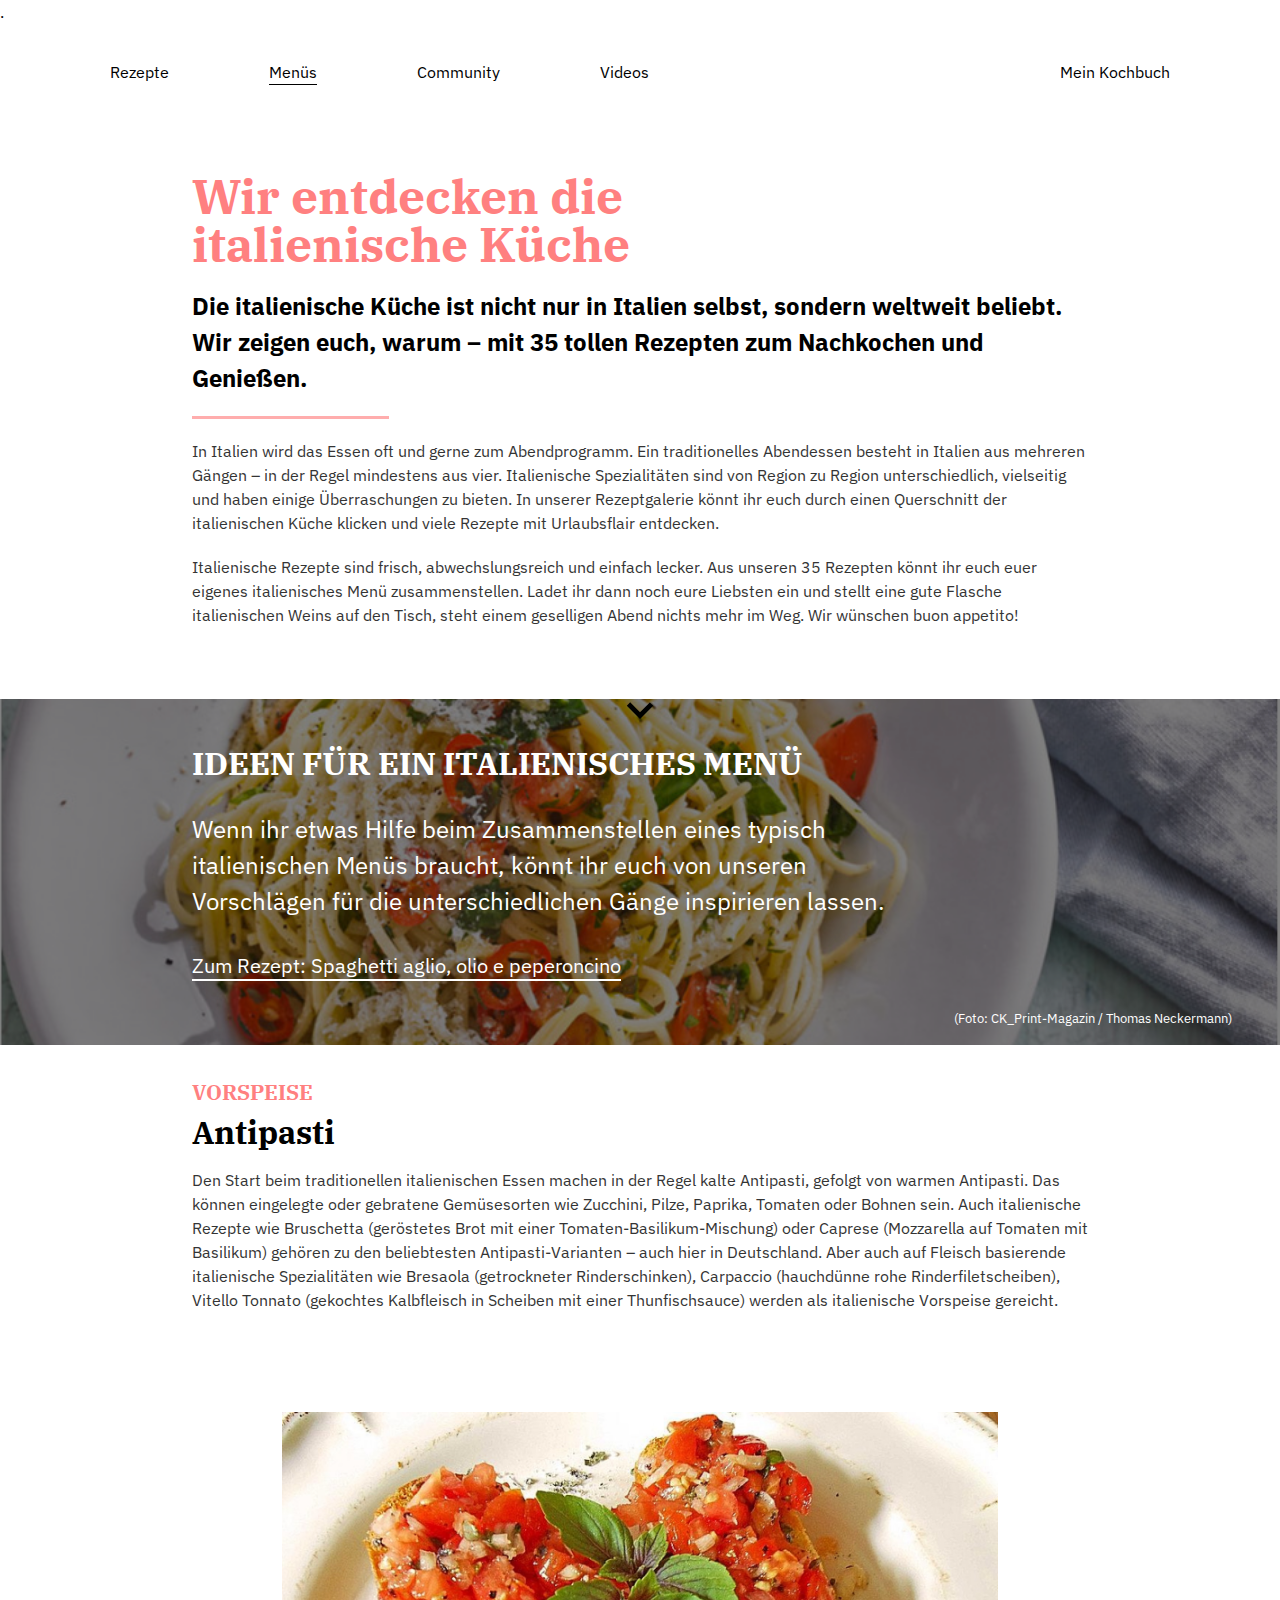
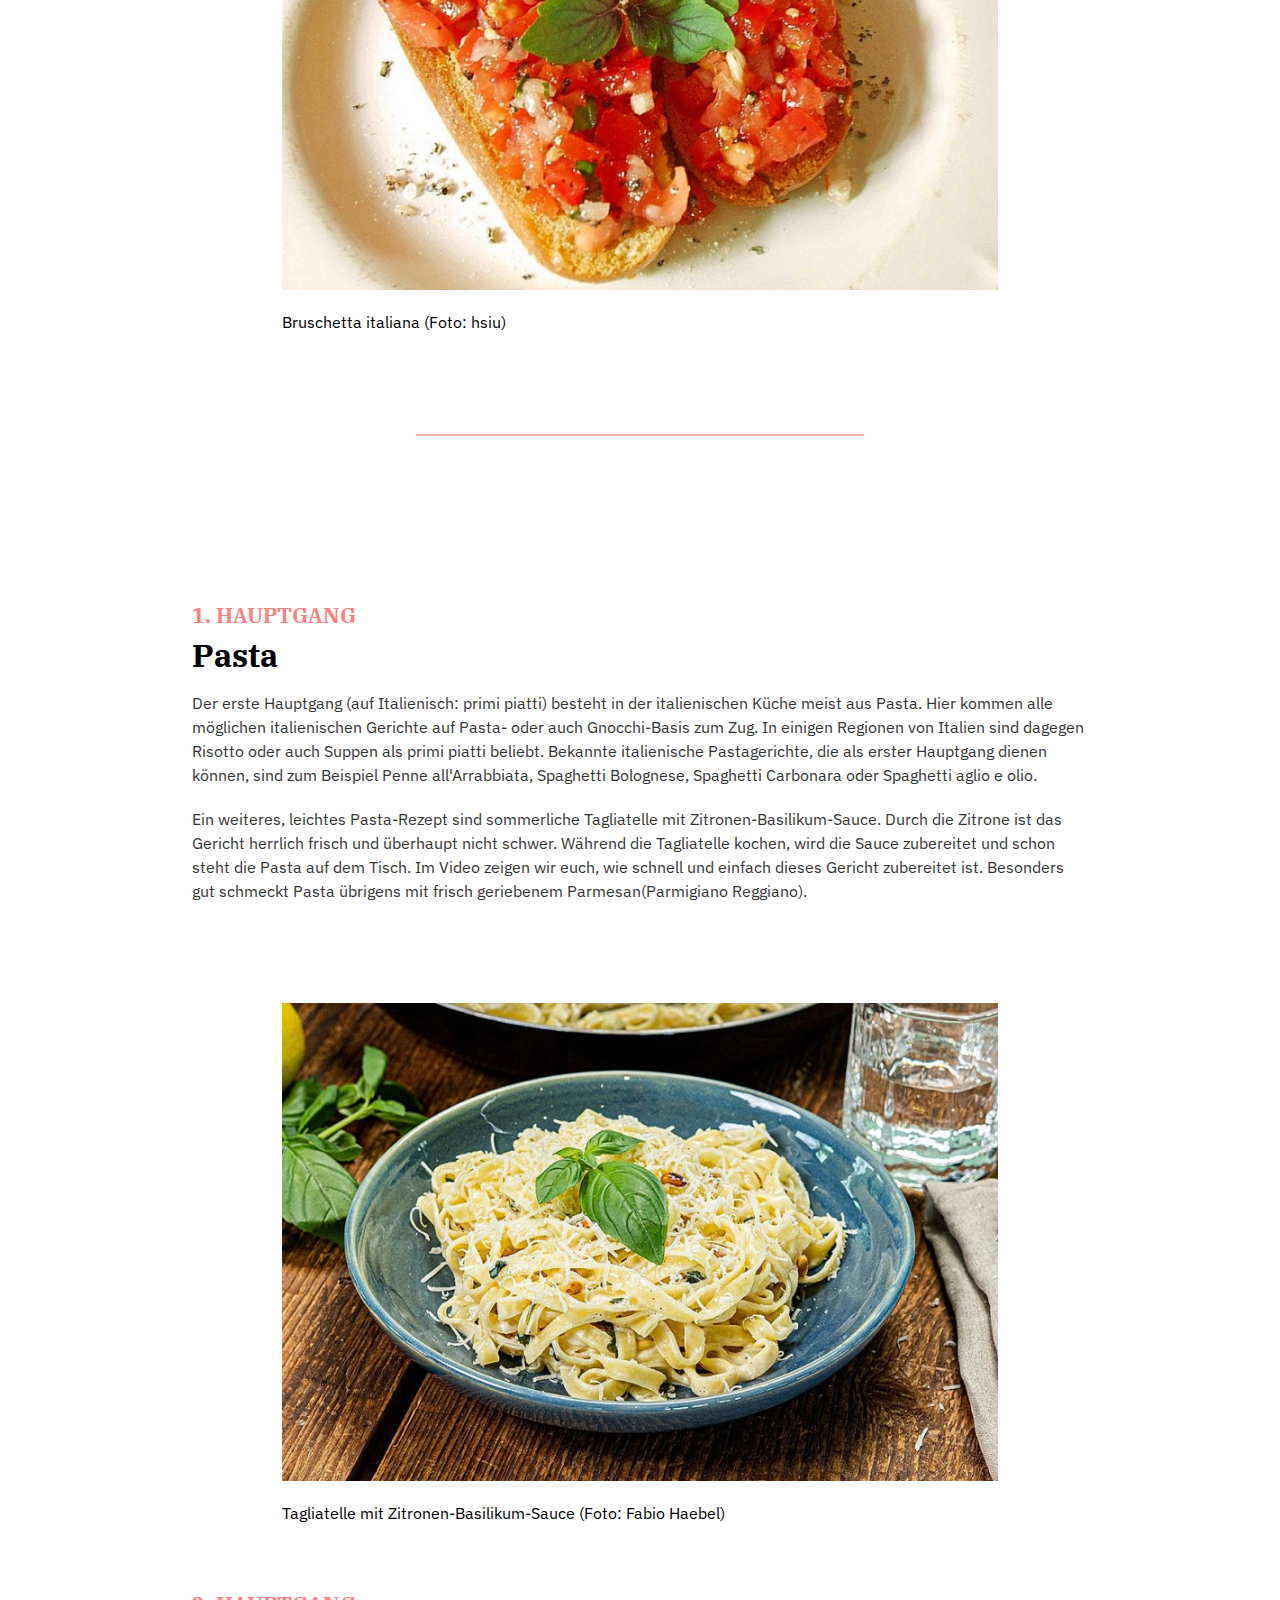
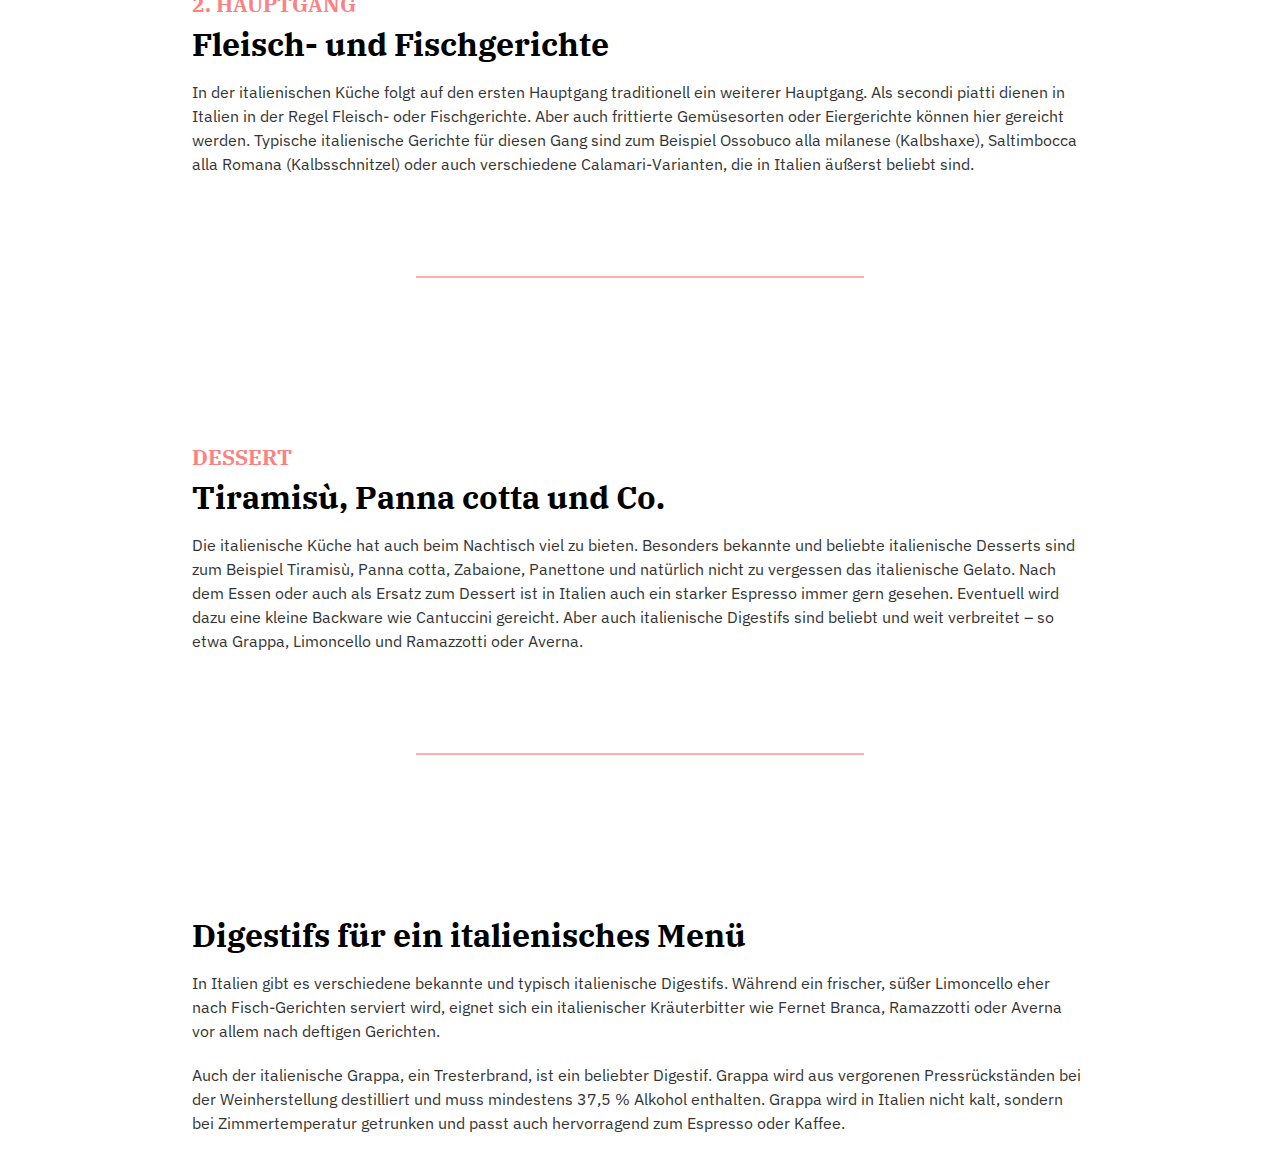
==== commit bec77403: "delete index.css" ====
--- a/index.html
+++ b/index.html
@@ -11,7 +11,6 @@
   <link rel="stylesheet" href="./styles/variables.css">
   <link rel="stylesheet" href="./styles/base.css">
   <link rel="stylesheet" href="./styles/components.css">
-  <link rel="stylesheet" href="./styles/index.css">
 </head>
 
 <body>
@@ -19,7 +18,7 @@
   <header class="navbar">
     <nav>
       <ul>
-        <li><a href="/recipes/spaghetti-aglio-olio-e-peperoncino.html">Rezepte</a></li>
+        <li><a href="./recipes/spaghetti-aglio-olio-e-peperoncino.html">Rezepte</a></li>
         <li><a class="is-active" href="/index.html">Menüs</a></li>
         <li><a href="#">Community</a></li>
         <li><a href="#">Videos</a></li>
@@ -105,7 +104,7 @@
       </p>
 
       <figure>
-        <img src="/images/bruschetta-italiana.jpg" alt="Bild von Bruschetta Italiana">
+        <img src="./images/bruschetta-italiana.jpg" alt="Bild von Bruschetta Italiana">
         <figcaption>Bruschetta italiana (Foto: hsiu)</figcaption>
       </figure>
 
